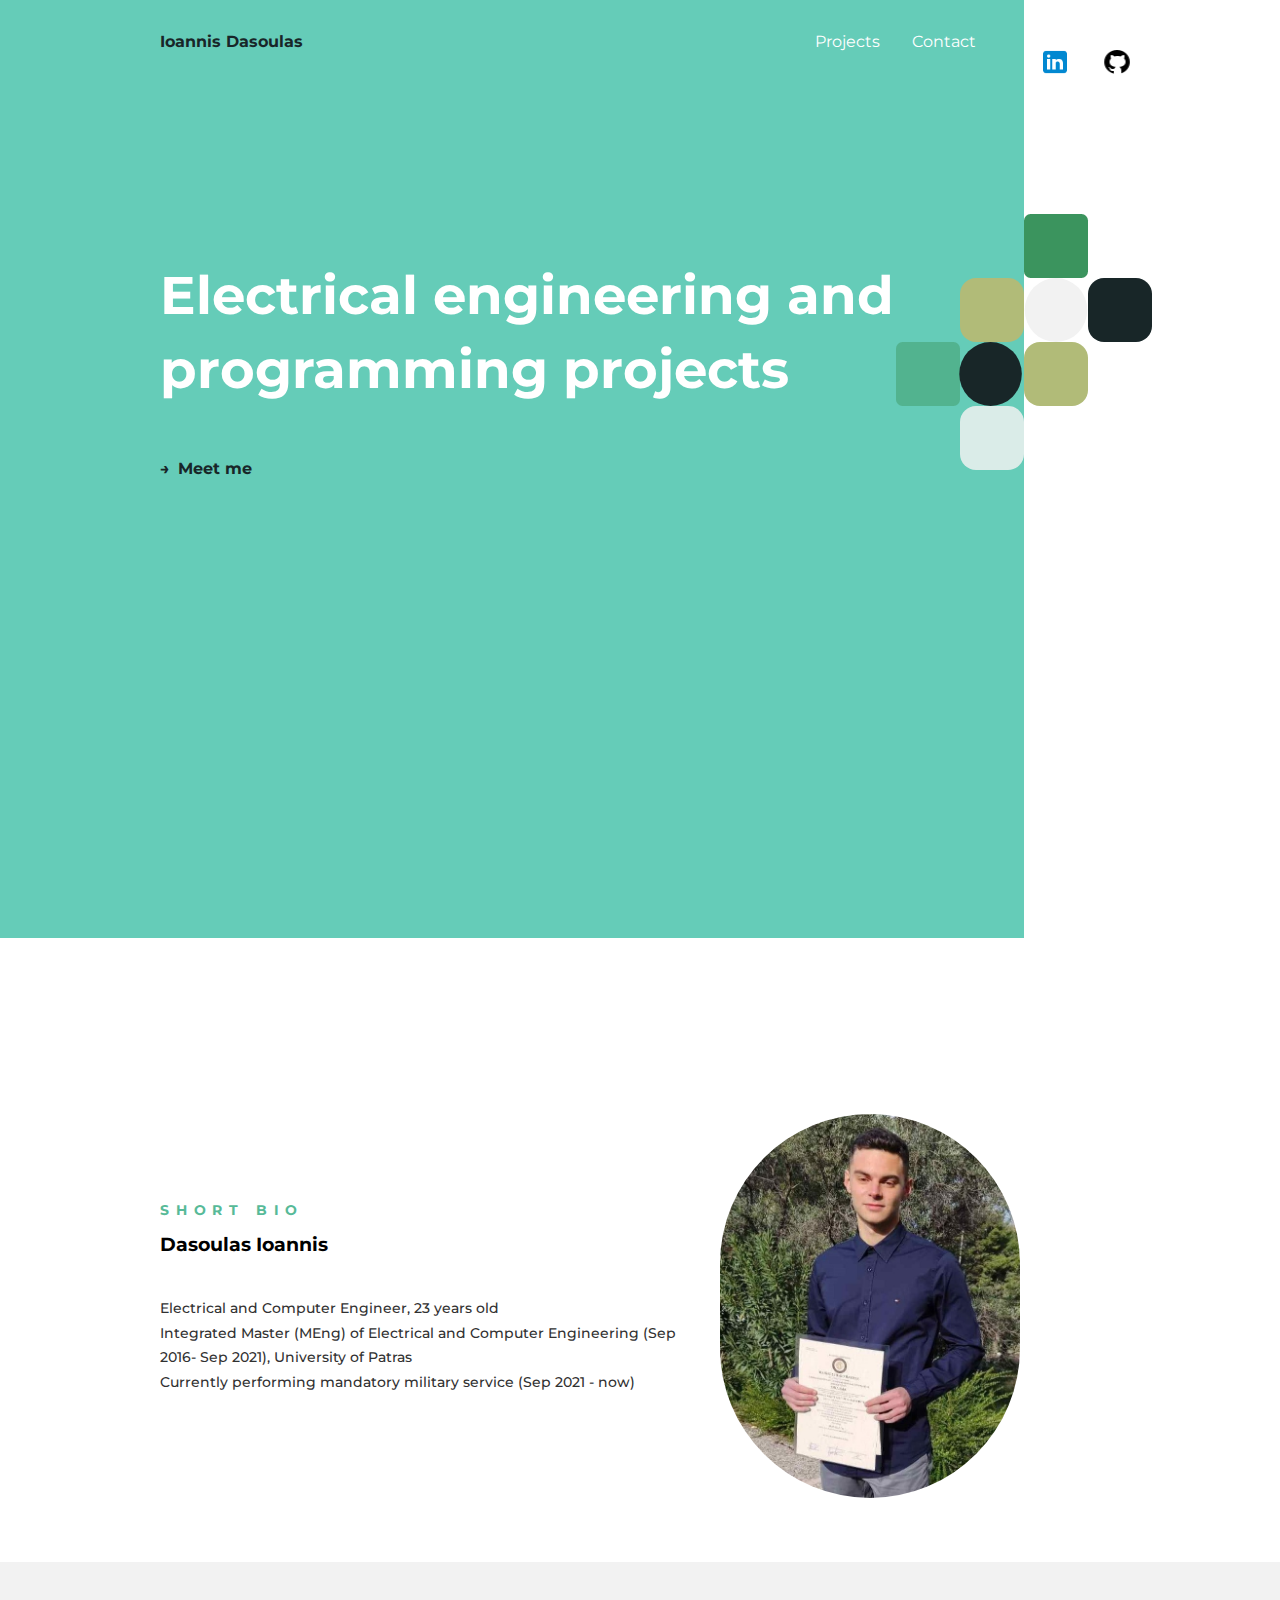
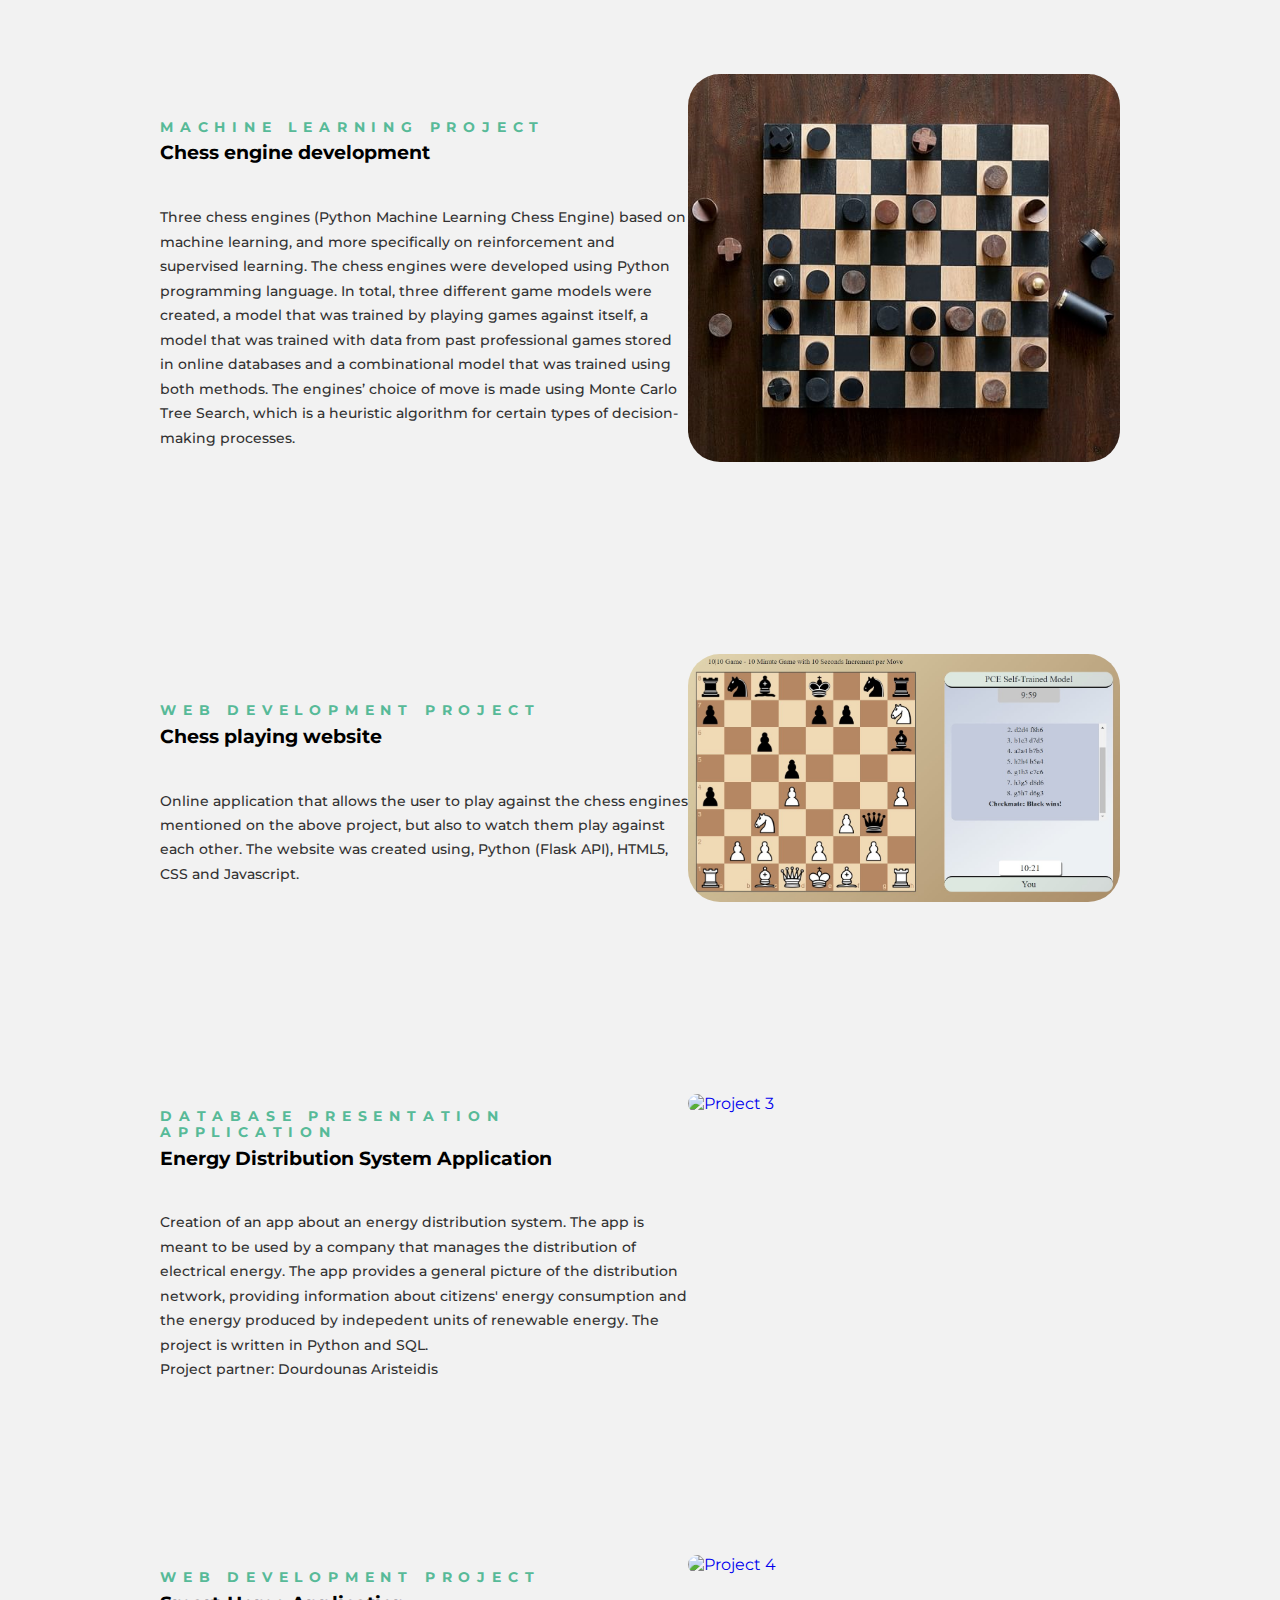
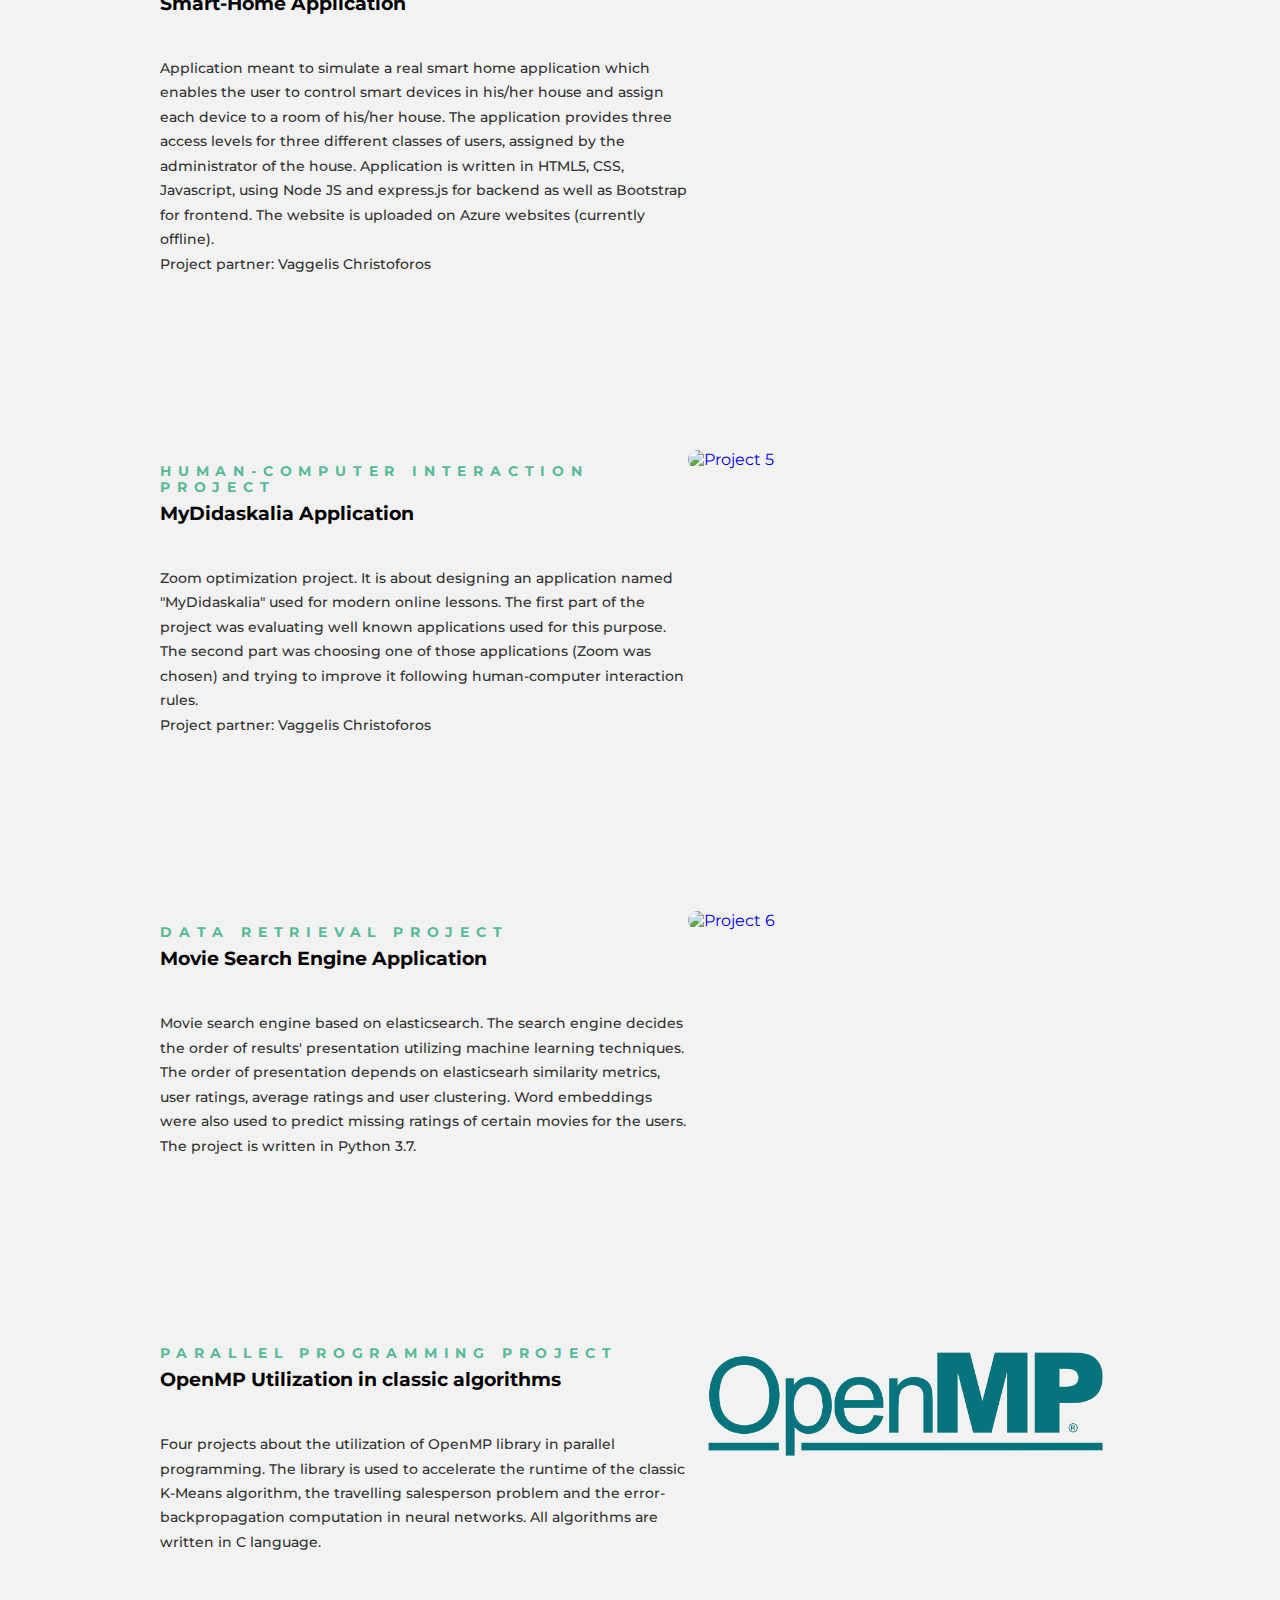
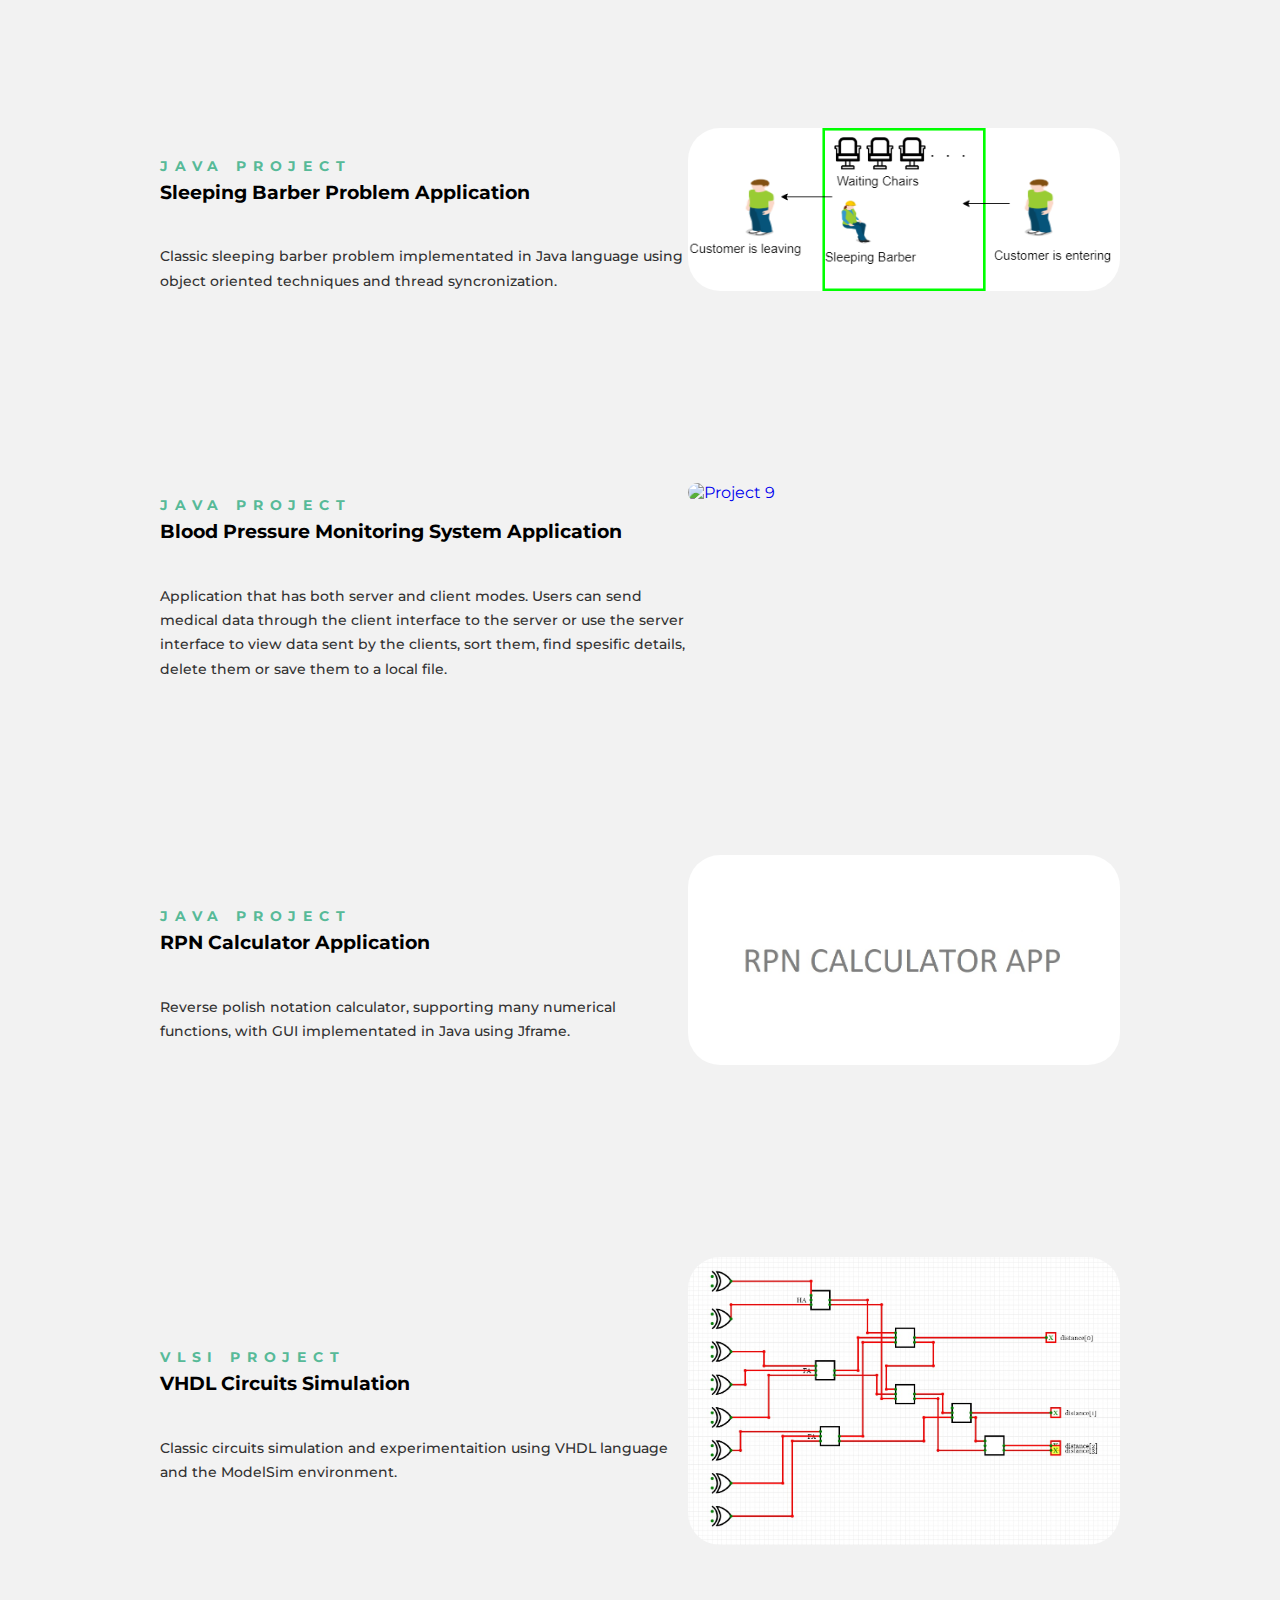
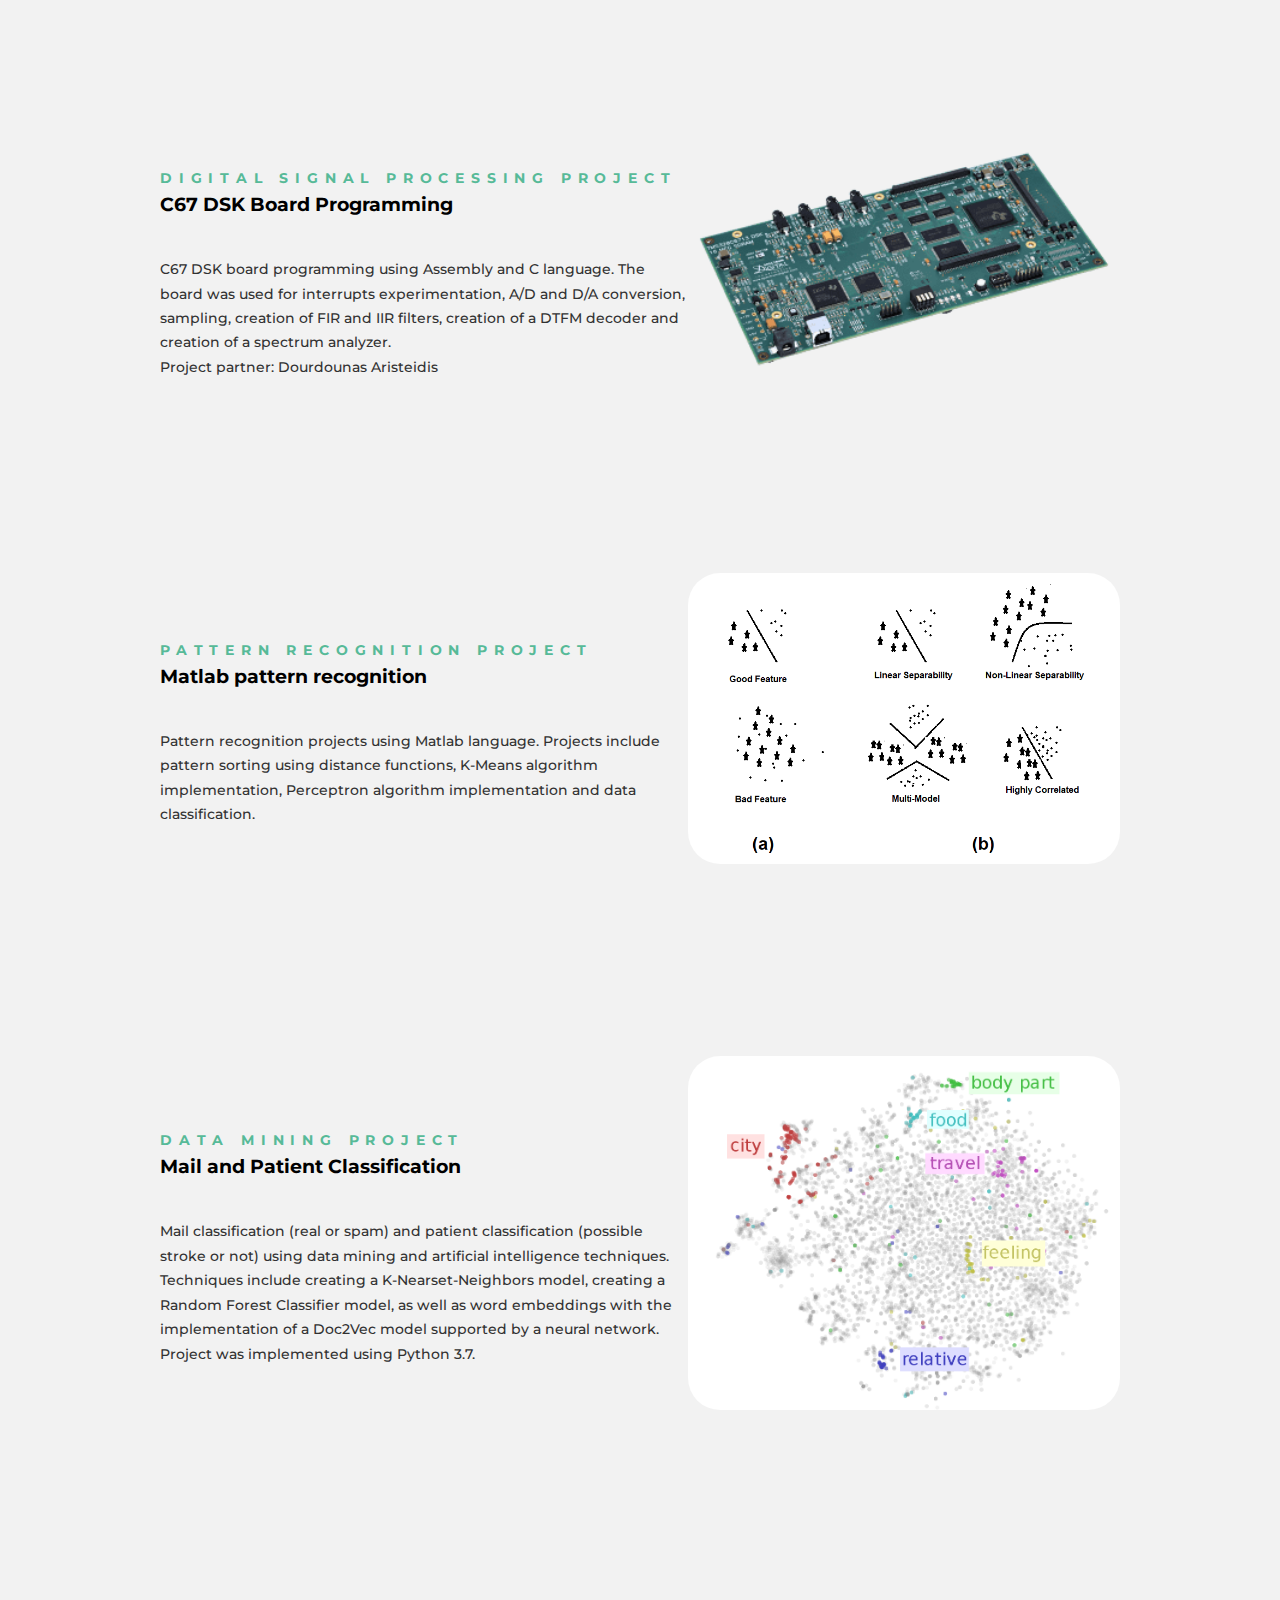
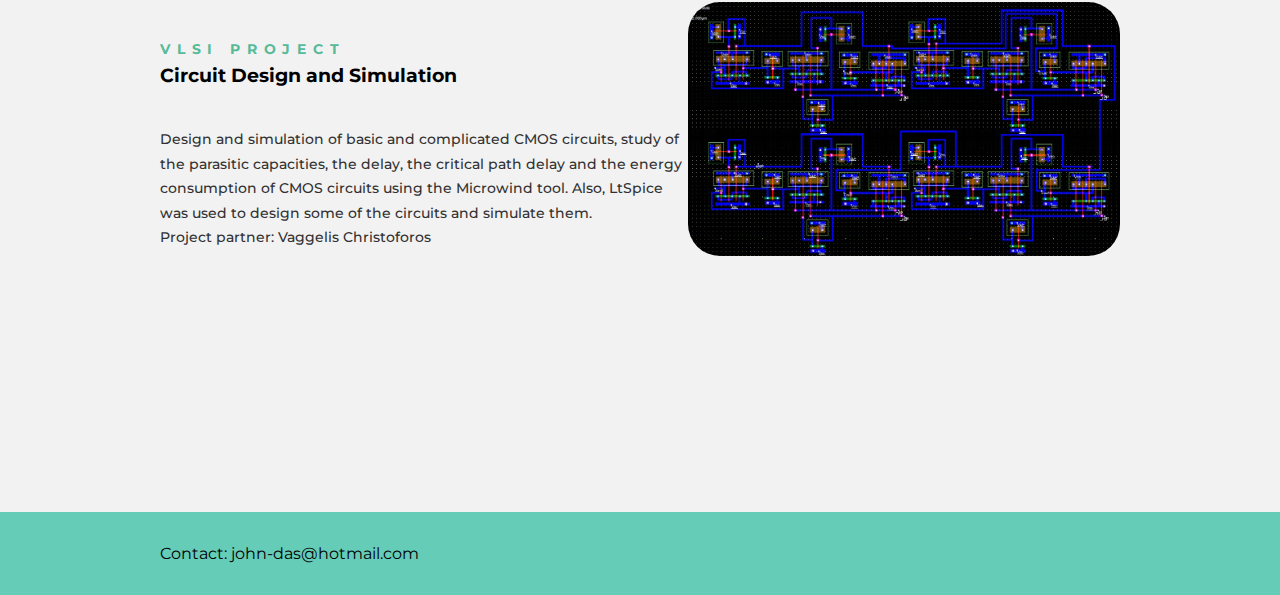
==== index.html @ 46c65094 "Add files via upload" ====
<!DOCTYPE html>
<html lang="en">
<head>
    <meta charset="UTF-8">
    <meta name="viewport" content="width=device-width, initial-scale=1.0">
    <title>Ioannis Dasoulas</title>
    <link rel="stylesheet" href="css/main.css">
</head>
<body>

    <div class="nav-container">
        <header>
            <a href="index.html" class="logo">Ioannis Dasoulas</a>

            <nav> 
                <ul>
                    <li><a href="#prtfl"> Projects</a></li>
                    <li><a href="#cntct"> Contact</a></li>
                </ul>
            </nav>
        </header>

        <div class="social-header">
            <ul>
                <li><a href="https://gr.linkedin.com/in/ioannis-dasoulas-065872225" target="_blank"><img src="images/linkedin.png" width="30" height="30" alt="linkedin"></a></li>
                <li><a href="https://github.com/TheRazorace" target="_blank"><img src="images/github.png" width="30" height="30" alt="github"></a></li>
            </ul>
        </div>
    </div>

    <div class="hero">
        <div class="content">
            <h1>Electrical engineering and programming projects</h1>
            <div class="meet">
                <span>&rarr;</span>
                <p><a href="#bio" style="color: #182628;">Meet me</a></p>
            </div>
        </div>

        <svg class="hero-design" width="352" height="352" viewBox="0 0 352 352" fill="none" xmlns="http://www.w3.org/2000/svg">
            <rect class="square-anim" data-name="rectangle-2" x="176" width="88" height="88" rx="9" fill="#3b945e"/>
            <rect class="square-anim" data-name="rectangle-10" x="264" y="88" width="88" height="88" rx="22" fill="#182628" fill-opacity="1"/>
            <rect class="square-anim" data-name="rectangle-3" x="176" y="176" width="88" height="88" rx="22" fill="#b1bb78"/>
            <rect class="square-anim" data-name="rectangle-5" x="88" y="88" width="88" height="88" rx="22" fill="#b1bb78"/>
            <rect class="square-anim" data-name="rectangle-3" x="88" y="264" width="88" height="88" rx="22" fill="#F2f2f2" fill-opacity="0.83"/>
            <rect class="square-anim" data-name="rectangle-9" y="176" width="88" height="88" rx="9" fill="#3b945e" fill-opacity="0.45"/>
            <ellipse class="square-anim" data-name="rectangle-7" cx="220" cy="132" rx="43" ry="44" fill="#f2f2f2"/>
            <ellipse class="square-anim" data-name="rectangle-4" cx="130" cy="220" rx="43" ry="44" fill="#182628"/>
          </svg>

    </div>

    <section class="featured" id="bio">
        <div class="left">
            <div class="inner transition2">
                <p class="subtitle">Short Bio</p>
                <a href="#" class="featured-title">Dasoulas Ioannis</a>
                <p class="featured-desc">Electrical and Computer Engineer, 23 years old
                <br> Integrated Master (MEng) of Electrical and Computer Engineering (Sep 2016- Sep 2021), University of Patras
                <br> Currently performing mandatory military service (Sep 2021 - now) </p>
                
                
            </div>
        </div>

        <img class="right transition2" src="images/das5.jpg" alt="Featured Project">

    </section>
    
    <section class="portfolio" id="prtfl">

        <div class="portfolio-container transition3">
            <div class="portfolio-left">
                <div class="inner">
                    <p class="subtitle">Machine learning project</p>

                    <a href="https://github.com/TheRazorace/Python-Chess-Engine" target="_blank"><p class="featured-title">Chess engine development</p></a>
                    <p class="featured-desc">Three chess engines (Python Machine Learning Chess Engine) based
                        on machine learning, and more specifically on reinforcement and supervised learning. The chess engines were 
                        developed using Python programming language. In total, three different game models 
                        were created, a model that was trained by playing games against itself, a model that 
                        was trained with data from past professional games stored in online databases and a 
                        combinational model that was trained using both methods. The engines’ choice of 
                        move is made using Monte Carlo Tree Search, which is a heuristic algorithm for certain 
                        types of decision-making processes.</p>
                </div>
            </div>
            <a href="https://github.com/TheRazorace/Python-Chess-Engine" target="_blank"><img src="images/project1.jpg" alt="Project 1"></a>
        </div>

        <div class="portfolio-container transition3">
            <div class="portfolio-left">
                <div class="inner">
                    <p class="subtitle">Web development project</p>

                    <a href="https://github.com/TheRazorace/Python-Chess-Engine" target="_blank"><p class="featured-title">Chess playing website</p></a>
                    <p class="featured-desc">Online application that allows the user to play against the chess engines
                         mentioned on the above project, but also to watch them play against each other. The website was
                         created using, Python (Flask API), HTML5, CSS and Javascript.</p>
                </div>
            </div>
            <a href="https://github.com/TheRazorace/Python-Chess-Engine" target="_blank"><img src="images/project2.jpg" alt="Project 2"></a>
        </div>

        <div class="portfolio-container transition3">
            <div class="portfolio-left">
                <div class="inner">
                    <p class="subtitle">Database presentation application</p>

                    <a href="https://github.com/TheRazorace/DB_Project" target="_blank"><p class="featured-title">Energy Distribution System Application</p></a>
                    <p class="featured-desc">Creation of an app about an energy distribution system. The app
                         is meant to be used by a company that manages the distribution of electrical energy.
                          The app provides a general picture of the distribution network, providing information about citizens'
                           energy consumption and the energy produced by indepedent units of renewable energy.
                           The project is written in Python and SQL. <br> Project partner: Dourdounas Aristeidis </p>
                </div>
            </div>
            <a href="https://github.com/TheRazorace/DB_Project" target="_blank"><img src="images/project3.jpg" alt="Project 3"></a>
        </div>

        <div class="portfolio-container transition3">
            <div class="portfolio-left">
                <div class="inner">
                    <p class="subtitle">Web development project</p>

                    <a href="https://github.com/TheRazorace/Web-Development/blob/main/Smarthome%20Project.md" target="_blank"><p class="featured-title">Smart-Home Application</p></a>
                    <p class="featured-desc">Application meant to simulate a real smart home application which enables the user to control smart
                         devices in his/her house and assign each device to a room of his/her house.
                         The application provides three access levels for three different classes of users, assigned by the administrator of the house.
                        Application is written in HTML5, CSS, Javascript, using Node JS and express.js for backend as well as Bootstrap for frontend.
                        The website is uploaded on Azure websites (currently offline). <br> Project partner: Vaggelis Christoforos</p>
                </div>
            </div>
            <a href="https://github.com/TheRazorace/Web-Development/blob/main/Smarthome%20Project.md" target="_blank"><img src="images/project4.jpg" alt="Project 4"></a>
        </div>

        <div class="portfolio-container transition3">
            <div class="portfolio-left">
                <div class="inner">
                    <p class="subtitle">Human-Computer interaction project</p>

                    <a href="https://github.com/TheRazorace/MyDidaskalia" target="_blank"><p class="featured-title">MyDidaskalia Application</p></a>
                    <p class="featured-desc">Zoom optimization project. It is about designing an application named "MyDidaskalia" used for modern online
                         lessons. The first part of the project was evaluating well known applications used for this purpose. The second part was
                          choosing one of those applications (Zoom was chosen) and trying to improve it following human-computer interaction rules.
                           <br> Project partner: Vaggelis Christoforos</p>
                </div>
            </div>
            <a href="https://github.com/TheRazorace/MyDidaskalia" target="_blank"><img src="images/project5.jpg" alt="Project 5"></a>
        </div>

        <div class="portfolio-container transition3">
            <div class="portfolio-left">
                <div class="inner">
                    <p class="subtitle">Data retrieval project</p>

                    <a href="https://github.com/TheRazorace/Python-Projects/tree/master/Data%20Retrieval%20Project%20Code" target="_blank"><p class="featured-title">Movie Search Engine Application</p></a>
                    <p class="featured-desc">Movie search engine based on elasticsearch. The search engine decides the order of results' presentation
                         utilizing machine learning techniques. The order of presentation depends on elasticsearh similarity metrics, user ratings,
                          average ratings and user clustering. Word embeddings were also used to predict missing ratings of certain movies for the users.
                           The project is written in Python 3.7.</p>
                </div>
            </div>
            <a href="https://github.com/TheRazorace/Python-Projects/tree/master/Data%20Retrieval%20Project%20Code" target="_blank"><img src="images/project6.jpg" alt="Project 6"></a>
        </div>

        <div class="portfolio-container transition3">
            <div class="portfolio-left">
                <div class="inner">
                    <p class="subtitle">Parallel programming project</p>

                    <a href="https://github.com/TheRazorace/C-Projects/tree/master/Parallel%20programming" target="_blank"><p class="featured-title">OpenMP Utilization in classic algorithms</p></a>
                    <p class="featured-desc">Four projects about the utilization of OpenMP library in parallel programming. The library is used to 
                        accelerate the runtime of the classic K-Means algorithm, the travelling salesperson problem and the error-backpropagation
                         computation in neural networks. All algorithms are written in C language.</p>
                </div>
            </div>
            <a href="https://github.com/TheRazorace/C-Projects/tree/master/Parallel%20programming" target="_blank"><img src="images/project7.jpg" alt="Project 7"></a>
        </div>

        <div class="portfolio-container transition3">
            <div class="portfolio-left">
                <div class="inner">
                    <p class="subtitle">Java project</p>

                    <a href="https://github.com/TheRazorace/Java-Projects/tree/master/Sleeping%20Barber%20Application" target="_blank"><p class="featured-title">Sleeping Barber Problem Application</p></a>
                    <p class="featured-desc">Classic sleeping barber problem implementated in Java language using object oriented techniques and thread syncronization.</p>
                </div>
            </div>
            <a href="https://github.com/TheRazorace/Java-Projects/tree/master/Sleeping%20Barber%20Application" target="_blank"><img src="images/project8.jpg" alt="Project 8"></a>
        </div>

        <div class="portfolio-container transition3">
            <div class="portfolio-left">
                <div class="inner">
                    <p class="subtitle">Java project</p>

                    <a href="https://github.com/TheRazorace/Java-Projects/tree/master/Blood%20Pressure%20Monitoring%20System" target="_blank"><p class="featured-title">Blood Pressure Monitoring System Application</p></a>
                    <p class="featured-desc">Application that has both server and client modes. Users can send medical data through the client interface
                         to the server or use the server interface to view data sent by the clients, sort them, find spesific details, delete them or save
                          them to a local file.</p>
                </div>
            </div>
            <a href="https://github.com/TheRazorace/Java-Projects/tree/master/Blood%20Pressure%20Monitoring%20System" target="_blank"><img src="images/project9.jpg" alt="Project 9"></a>
        </div>

        <div class="portfolio-container transition3">
            <div class="portfolio-left">
                <div class="inner">
                    <p class="subtitle">Java project</p>

                    <a href="https://github.com/TheRazorace/Java-Projects/tree/master/Calculator%20GUI" target="_blank"><p class="featured-title">RPN Calculator Application</p></a>
                    <p class="featured-desc">Reverse polish notation calculator, supporting many numerical functions, with GUI implementated in Java using Jframe.</p>
                </div>
            </div>
            <a href="https://github.com/TheRazorace/Java-Projects/tree/master/Calculator%20GUI" target="_blank"><img src="images/project10.jpg" alt="Project 10"></a>
        </div>

        <div class="portfolio-container transition3">
            <div class="portfolio-left">
                <div class="inner">
                    <p class="subtitle">VLSI project</p>

                    <a href="https://github.com/TheRazorace/VLSI-II-" target="_blank"><p class="featured-title">VHDL Circuits Simulation</p></a>
                    <p class="featured-desc">Classic circuits simulation and experimentaition using VHDL language and the ModelSim environment.</p>
                </div>
            </div>
            <a href="https://github.com/TheRazorace/VLSI-II-" target="_blank"><img src="images/project11.jpg" alt="Project 11"></a>
        </div>

        <div class="portfolio-container transition3">
            <div class="portfolio-left">
                <div class="inner">
                    <p class="subtitle">Digital Signal Processing project</p>

                    <a href="https://github.com/TheRazorace/C-Projects/tree/master/Digital%20Signal%20Processing%20Exercises" target="_blank"><p class="featured-title">C67 DSK Board Programming</p></a>
                    <p class="featured-desc">C67 DSK board programming using Assembly and C language. The board was used for interrupts experimentation,
                         A/D and D/A conversion, sampling, creation of FIR and IIR filters, creation of a DTFM decoder and creation of a spectrum analyzer.
                         <br>
                        Project partner: Dourdounas Aristeidis</p>
                </div>
            </div>
            <a href="https://github.com/TheRazorace/C-Projects/tree/master/Digital%20Signal%20Processing%20Exercises" target="_blank"><img src="images/project12.jpg" alt="Project 12"></a>
        </div>

        <div class="portfolio-container transition3">
            <div class="portfolio-left">
                <div class="inner">
                    <p class="subtitle">Pattern Recognition project</p>

                    <a href="https://github.com/TheRazorace/Matlab-Projects/upload/main/Pattern%20Recognition" target="_blank"><p class="featured-title">Matlab pattern recognition</p></a>
                    <p class="featured-desc">Pattern recognition projects using Matlab language. Projects include pattern sorting using distance functions,
                         K-Means algorithm implementation, Perceptron algorithm implementation and data classification.</p>
                </div>
            </div>
            <a href="https://github.com/TheRazorace/Matlab-Projects/upload/main/Pattern%20Recognition" target="_blank"><img src="images/project13.jpg" alt="Project 13"></a>
        </div>
        
        <div class="portfolio-container transition3">
            <div class="portfolio-left">
                <div class="inner">
                    <p class="subtitle">Data Mining project</p>

                    <a href="https://github.com/TheRazorace/Python-Projects/tree/master/DM%20Project" target="_blank"><p class="featured-title">Mail and Patient Classification </p></a>
                    <p class="featured-desc">Mail classification (real or spam) and patient classification (possible stroke or not) using data mining and
                         artificial intelligence techniques. Techniques include creating a K-Nearset-Neighbors model, creating a Random Forest Classifier
                          model, as well as word embeddings with the implementation of a Doc2Vec model supported by a neural network. Project was implemented
                           using Python 3.7.</p>
                </div>
            </div>
            <a href="https://github.com/TheRazorace/Python-Projects/tree/master/DM%20Project" target="_blank"><img src="images/project14.jpg" alt="Project 14"></a>
        </div>

        <div class="portfolio-container transition3">
            <div class="portfolio-left">
                <div class="inner">
                    <p class="subtitle">VLSI project</p>

                    <a href="https://github.com/TheRazorace/VLSI-I-" target="_blank"><p class="featured-title">Circuit Design and Simulation </p></a>
                    <p class="featured-desc">Design and simulation of basic and complicated CMOS circuits, study of the parasitic capacities, the delay,
                         the critical path delay and the energy consumption of CMOS circuits using the Microwind tool. Also, LtSpice was used to design
                          some of the circuits and simulate them.
                        <br>
                        Project partner: Vaggelis Christoforos</p>
                </div>
            </div>
            <a href="https://github.com/TheRazorace/VLSI-I-" target="_blank"><img src="images/project15.jpg" alt="Project 15"></a>
        </div>
        

    </section>

    <div class="nav-container nav-container2 transition4" id="cntct">

        <header>
            <nav> 
                <ul>
                    <li>Contact: <a href="mailto:john-das@hotmail.com">john-das@hotmail.com</li></a>
                </ul>
            </nav>

    </div>

    <script src="https://cdnjs.cloudflare.com/ajax/libs/gsap/3.5.1/gsap.min.js" integrity="sha512-IQLehpLoVS4fNzl7IfH8Iowfm5+RiMGtHykgZJl9AWMgqx0AmJ6cRWcB+GaGVtIsnC4voMfm8f2vwtY+6oPjpQ==" crossorigin="anonymous"></script>
    <script src="https://s3-us-west-2.amazonaws.com/s.cdpn.io/16327/ScrollTrigger.min.js"></script>

    <script>
        gsap.registerPlugin(ScrollTrigger);
        var tl = gsap.timeline();

        tl.from('.content', {
            y: '-30%',
            opacity: 0,
            duration: 2,
            ease: Power4.easeOut
        })
        tl.from('.hero-design', {
            opacity: 0, y: 50, ease: Power4.easeOut, duration: 1
        }, "-=2")

        gsap.from(".square-anim", {
            stagger: .2,
            scale: 0.1,
            duration: 1,
            ease: Back.easeOut.config(1.7)
        })

        gsap.from(".transition3", {
            scrollTrigger: {
                trigger: ".transition3",
                start: "top center"
            },
            y: 50,
            opacity: 0,
            duration: 2.8,
            stagger: .6
        })

        gsap.from(".transition4", {
            scrollTrigger: {
                trigger: ".transition4",
                start: "top bottom"
            },
            y: 50,
            opacity: 0,
            duration: 0.7,
            stagger: .6
        });
    </script>

</body>
</html>
---- css/main.css ----
@import url("https://fonts.googleapis.com/css2?family=Montserrat:wght@300&display=swap");
body {
  height: 100vh;
  margin: 0;
  font-family: 'Montserrat';
}

ul {
  list-style-type: none;
  margin: 0;
  padding: 0;
}

a {
  text-decoration: none;
}

img {
  width: 100%;
}

.nav-container {
  background: #65ccb8;
}

.nav-container a {
  color: white;
}

header {
  display: -webkit-box;
  display: -ms-flexbox;
  display: flex;
  -webkit-box-pack: justify;
      -ms-flex-pack: justify;
          justify-content: space-between;
  padding: 2em;
}

header .logo {
  color: #182628;
  font-weight: bold;
}

header ul {
  display: -webkit-box;
  display: -ms-flexbox;
  display: flex;
}

header ul a {
  display: block;
  padding: 0 1em;
}

.nav-container2 a {
  display: inline;
  color: black;
  padding: 0;
}

.social-header, .hero-design {
  display: none;
}

.hero {
  background: #65ccb8;
  color: white;
  display: -ms-grid;
  display: grid;
  text-align: center;
  padding: 4em;
}

.meet {
  display: -webkit-box;
  display: -ms-flexbox;
  display: flex;
  margin: 0 auto;
  width: 100px;
  font-weight: bold;
  color: #182628;
}

.meet span {
  margin-top: 1em;
  margin-right: 0.5em;
}

.scroll {
  width: 30px;
  margin-top: 2em;
}

section {
  padding: 4em 2em;
  text-align: center;
}

.featured {
  position: relative;
}

.subtitle {
  text-transform: uppercase;
  font-weight: bold;
  color: #57ba98;
  letter-spacing: .5em;
  font-size: .85em;
}

.featured-title {
  color: black;
  font-weight: bold;
  font-size: 1.2em;
  margin-top: -.4em;
  display: bold;
}

.featured-desc {
  color: #313131;
  margin-top: 3em;
  font-size: .85em;
  line-height: 1.8em;
  font-weight: 500;
}

.portfolio {
  background: #F2F2F2;
}

.portfolio-container a img {
  border-radius: 2em;
  margin-bottom: 2em;
}

.social-header ul li {
  padding: 15px;
}

.portfolio-container {
  margin-bottom: 10em;
}

.featured img {
  border-radius: 300px;
  width: 300px;
}

@media only screen and (min-width: 800px) {
  .featured, .portfolio {
    text-align: left;
  }
  .featured, .portfolio-container {
    display: -ms-grid;
    display: grid;
    -ms-grid-columns: 55% auto;
        grid-template-columns: 55% auto;
  }
  .left, .portfolio-left {
    display: -ms-grid;
    display: grid;
    place-content: center;
  }
  .right {
    margin-left: 2em;
    margin-top: 1em;
  }
  .portfolio {
    padding-top: 7em;
  }
  .portfolio-container img {
    margin-left: 2em;
  }
}

@media only screen and (min-width: 1100px) {
  .hero {
    height: 90vh;
  }
  .nav-container {
    display: -ms-grid;
    display: grid;
    -ms-grid-columns: 80% auto;
        grid-template-columns: 80% auto;
    background: unset;
  }
  .nav-container header {
    background: #65ccb8;
  }
  .nav-container2 {
    -ms-grid-columns: 100% auto;
        grid-template-columns: 100% auto;
  }
  header {
    padding: 2em 2em 2em 4em;
  }
  .social-header {
    padding: 2em 4em 2em 0;
  }
  section {
    padding: 4em;
  }
  .social-header {
    display: block;
  }
  .social-header ul {
    display: -webkit-box;
    display: -ms-flexbox;
    display: flex;
    -webkit-box-pack: justify;
        -ms-flex-pack: justify;
            justify-content: space-between;
    width: 7em;
    float: right;
  }
  .social-header ul img {
    width: 32px;
  }
  .hero {
    display: -ms-grid;
    display: grid;
    -ms-grid-columns: 80% auto;
        grid-template-columns: 80% auto;
    background: unset;
    padding: 0;
  }
  .hero .content {
    background: #65ccb8;
    padding: 6em 8em 6em 4em;
    text-align: left;
  }
  .hero .content h1 {
    font-size: 3.3em;
    line-height: 1.4em;
  }
  .meet {
    margin: unset;
  }
  .hero-design {
    display: unset;
    margin-left: -50%;
    margin-top: 15%;
    width: 100%;
  }
  .portfolio img {
    float: right;
    max-width: 500px;
  }
}

@media only screen and (min-width: 1250px) {
  header {
    padding: 2em 2em 2em 10em;
  }
  .social-header {
    padding: 2em 10em 2em 0;
  }
  section {
    padding: 10em 10em 4em 10em;
  }
  .hero .content {
    padding: 6em 8em 6em 10em;
  }
}

@media only screen and (min-width: 1550px) {
  header {
    padding: 2em 2em 2em 20em;
  }
  .social-header {
    padding: 2em 20em 2em 0;
  }
  section {
    padding: 6em 20em 4em 20em;
  }
  .hero .content {
    padding: 9em 20em 6em 20em;
  }
}
/*# sourceMappingURL=main.css.map */
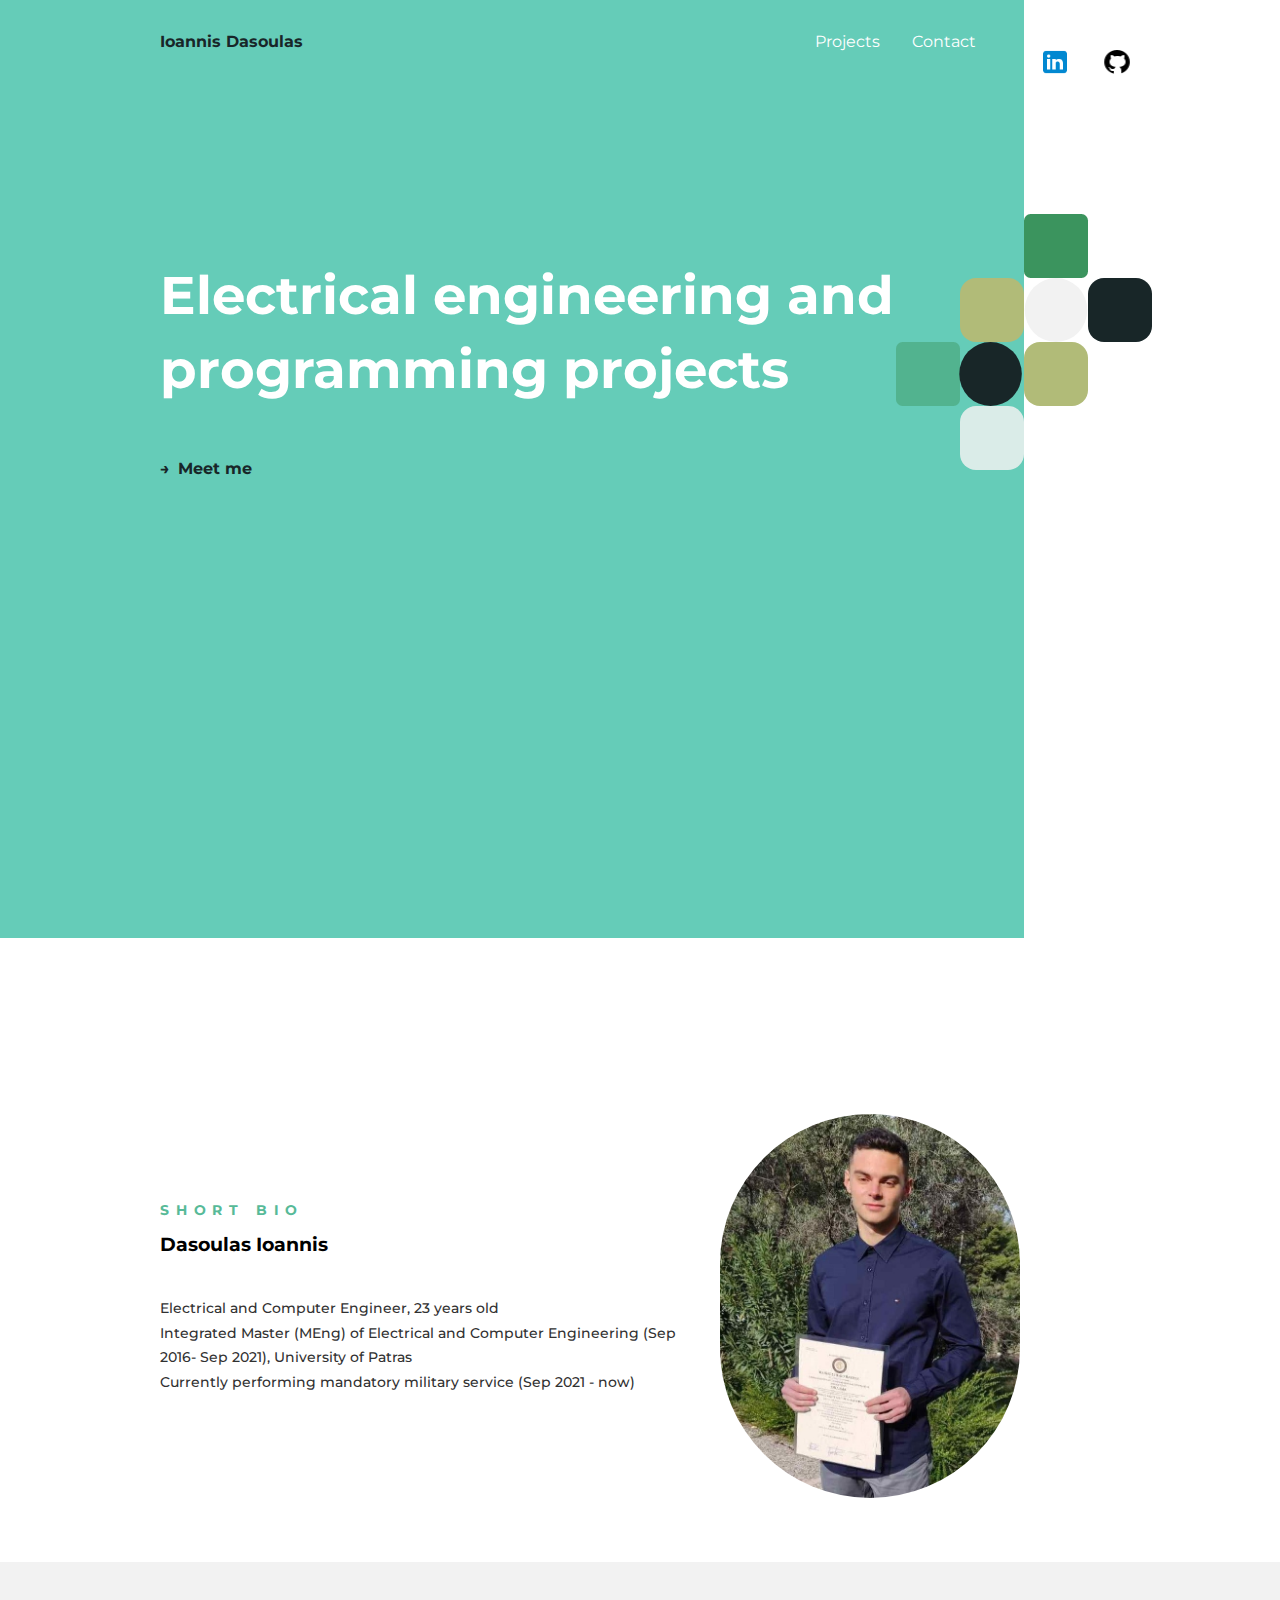
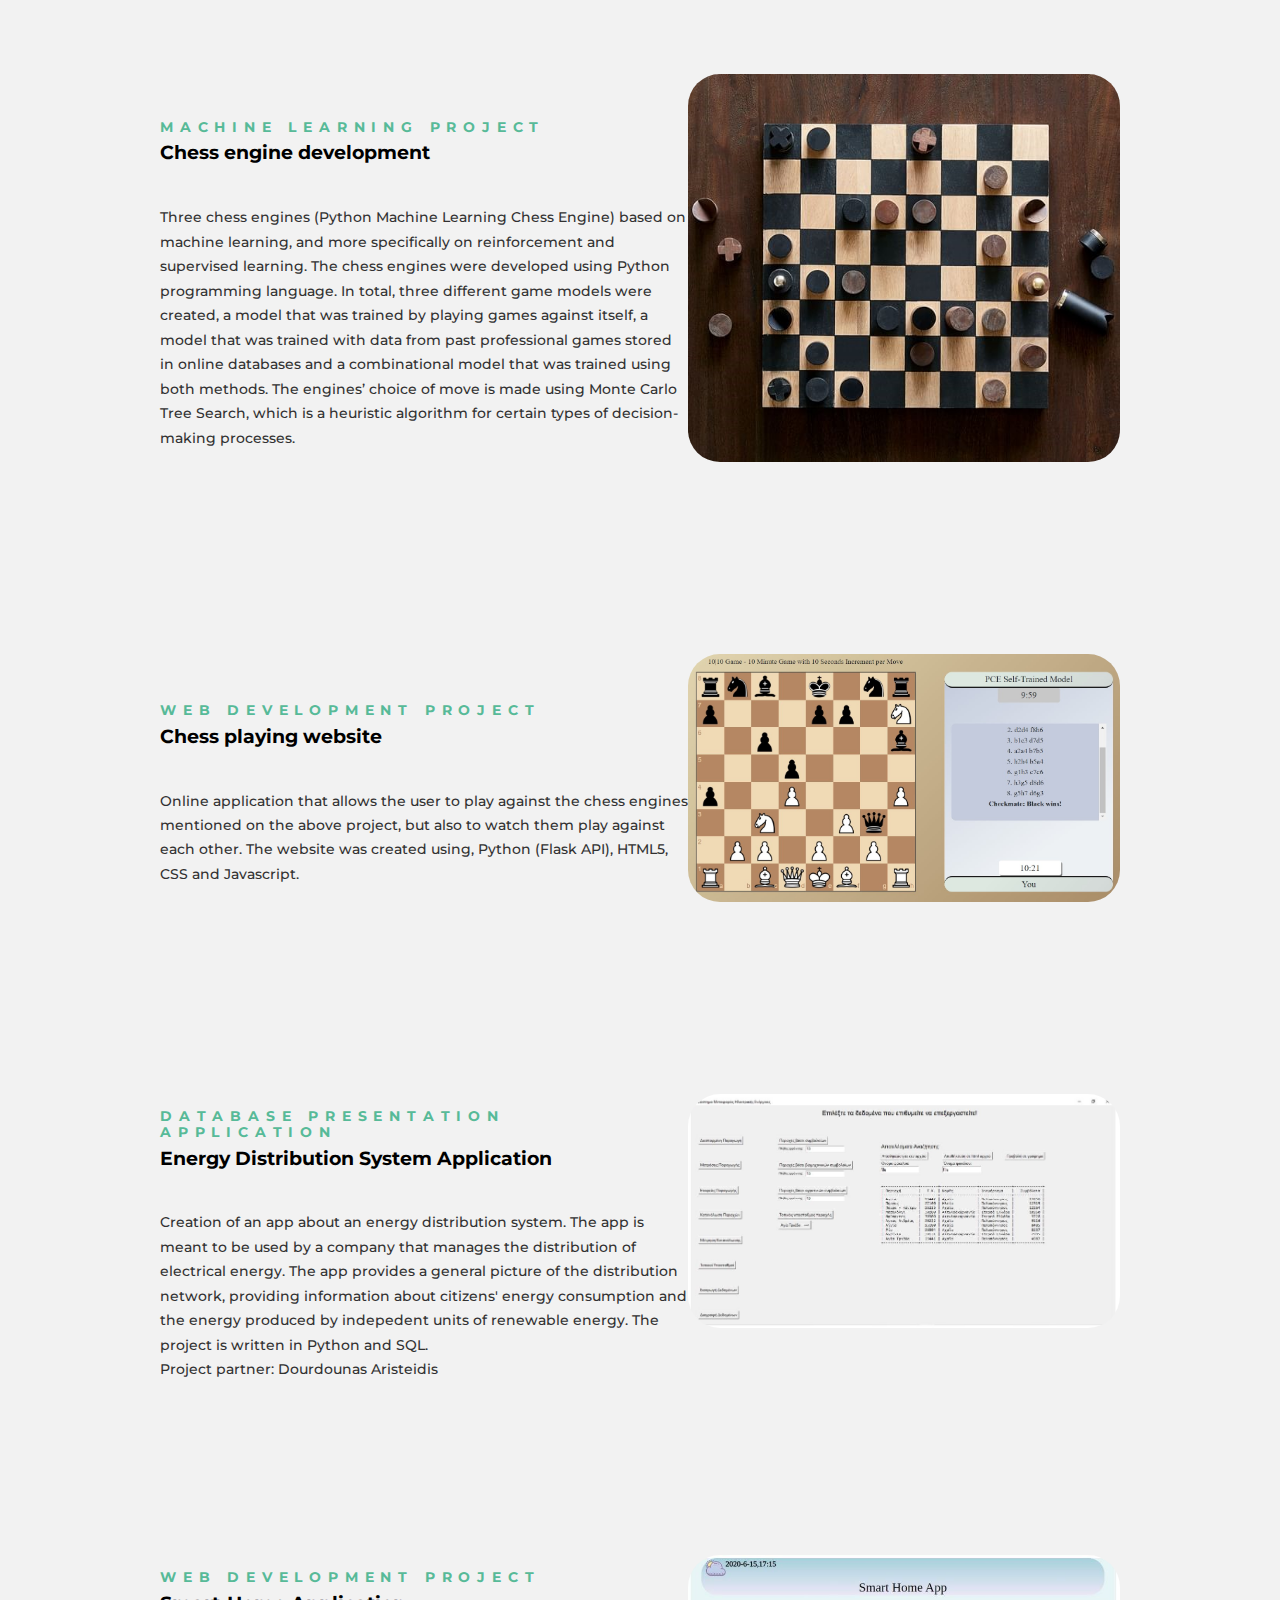
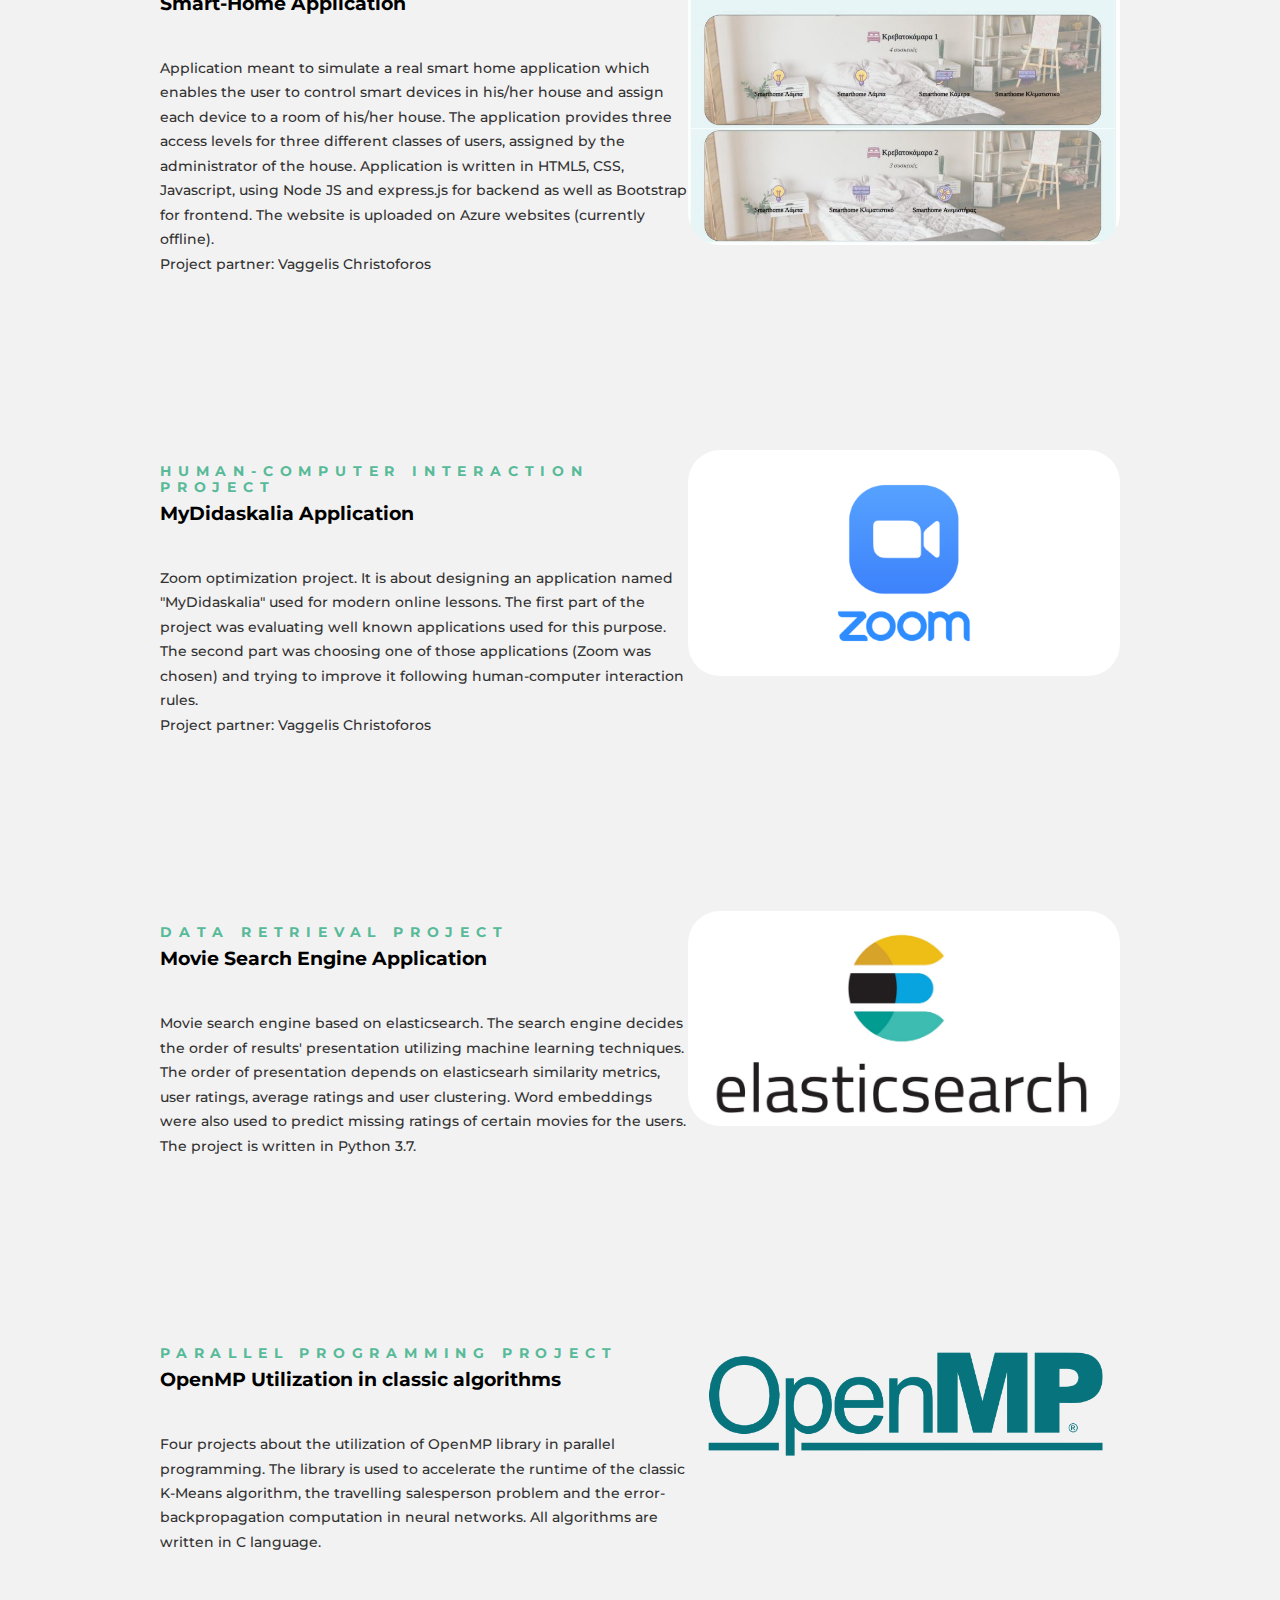
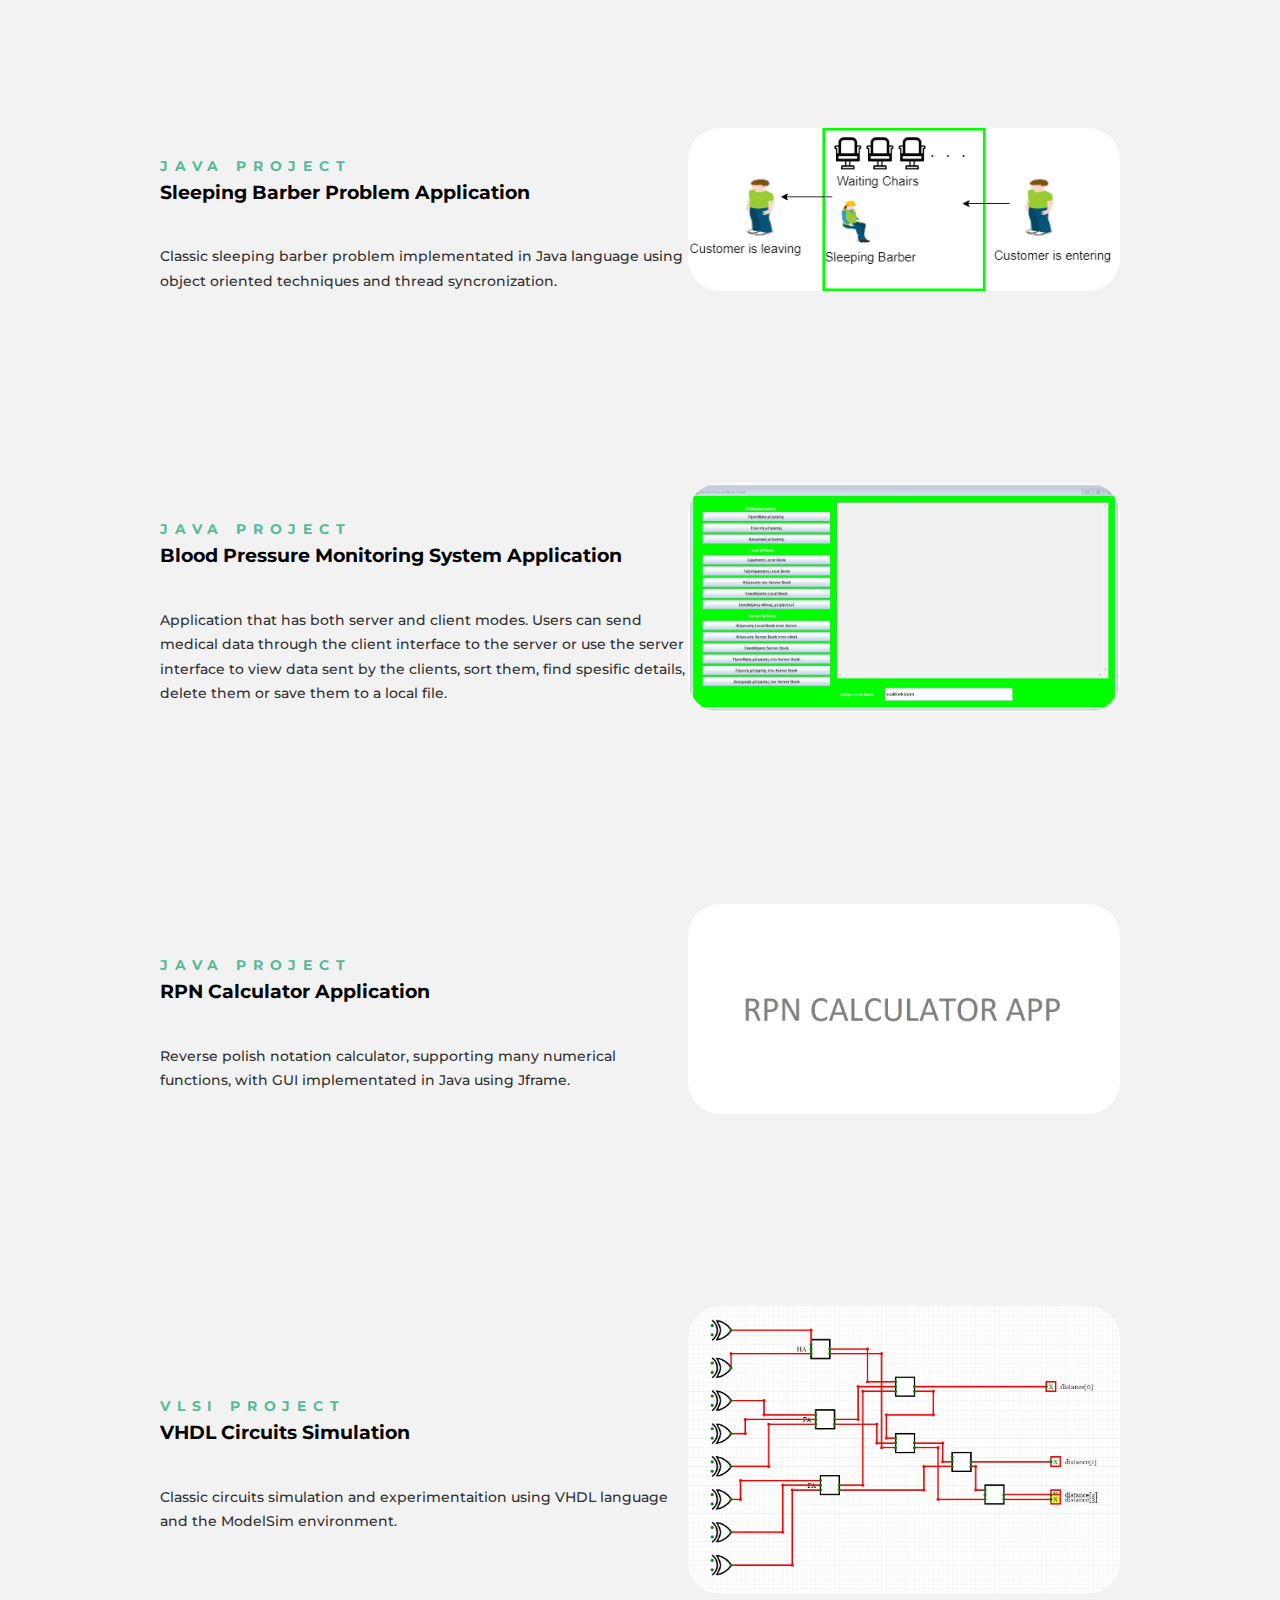
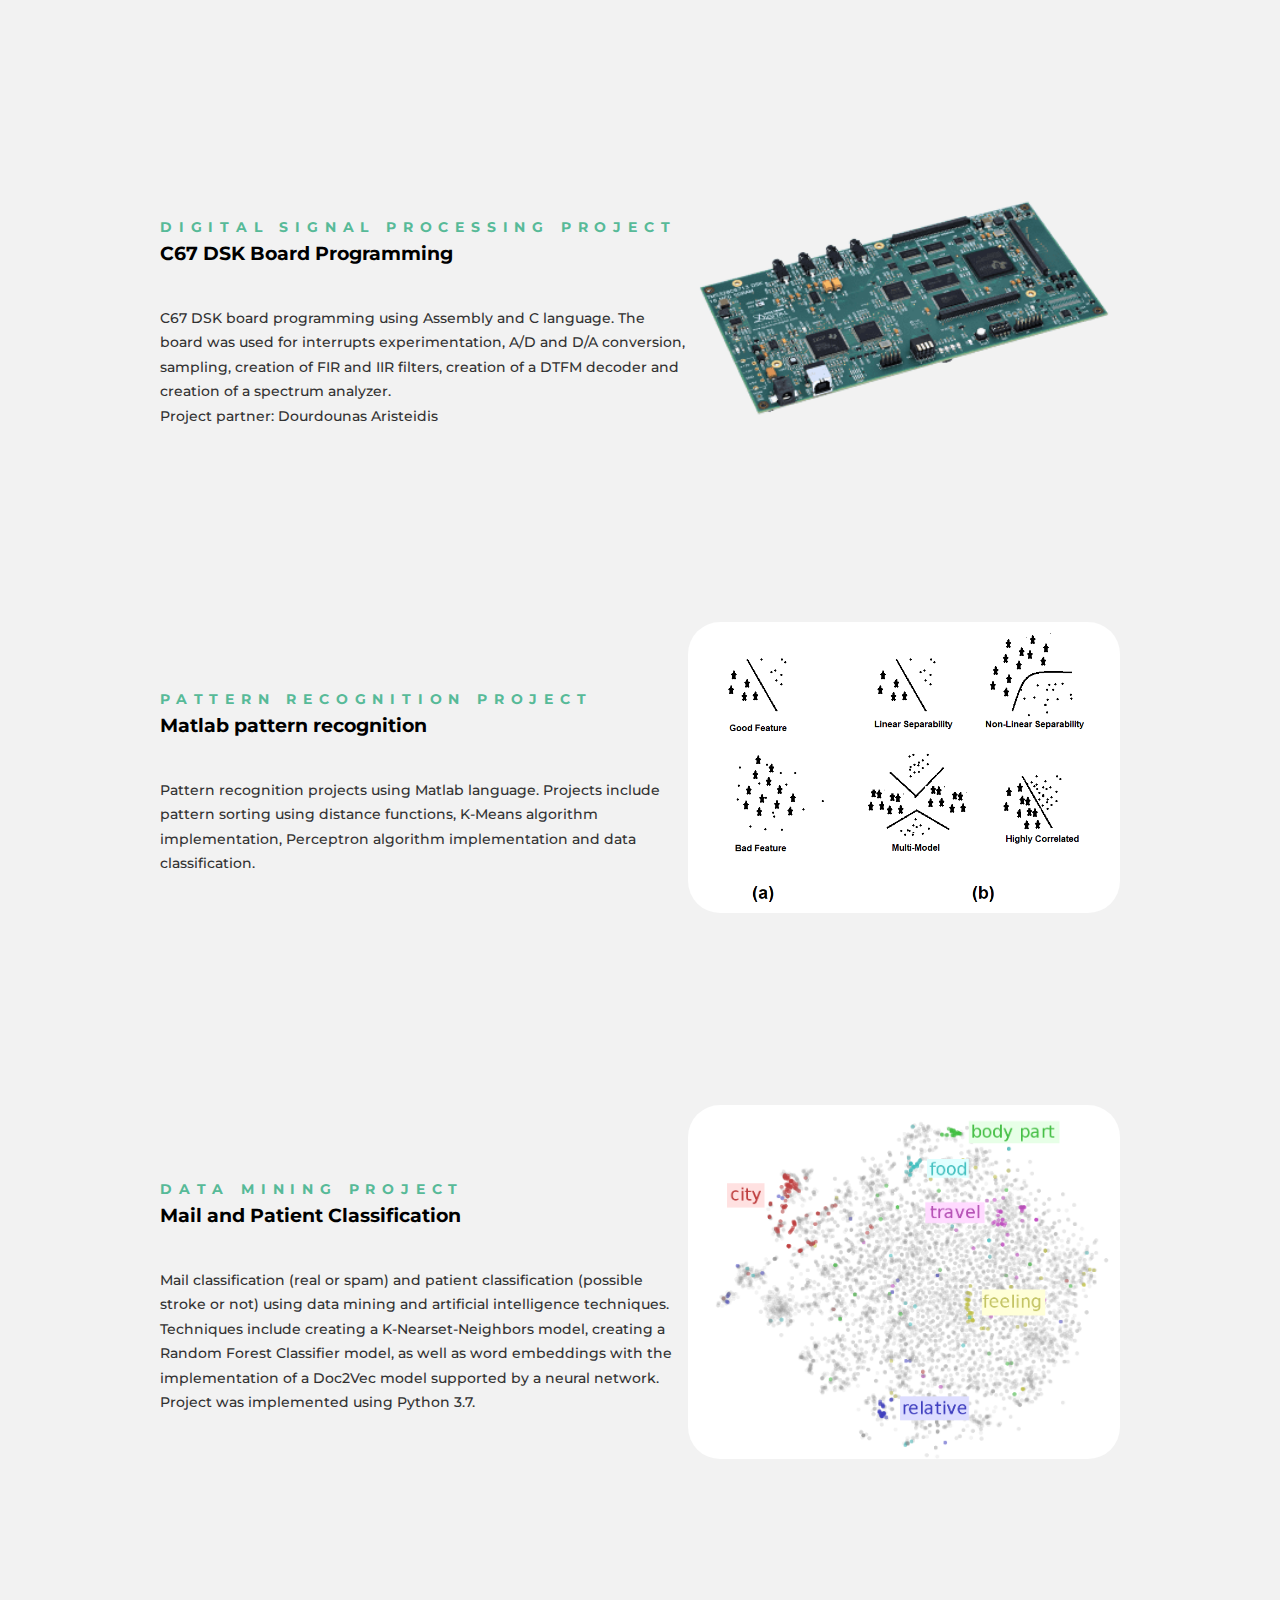
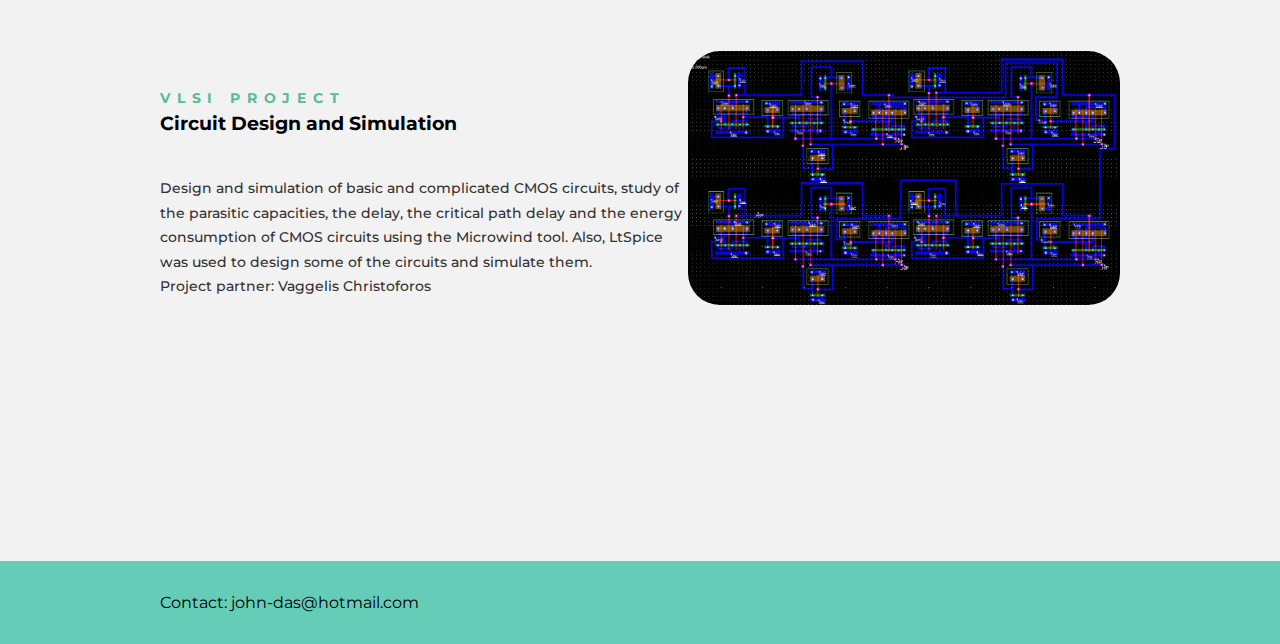
==== commit 4f3d44ba: "Add files via upload" ====
--- a/index.html
+++ b/index.html
@@ -115,7 +115,7 @@
                            The project is written in Python and SQL. <br> Project partner: Dourdounas Aristeidis </p>
                 </div>
             </div>
-            <a href="https://github.com/TheRazorace/DB_Project" target="_blank"><img src="images/project3.jpg" alt="Project 3"></a>
+            <a href="https://github.com/TheRazorace/DB_Project" target="_blank"><img src="images/project3.JPG" alt="Project 3"></a>
         </div>
 
         <div class="portfolio-container transition3">
@@ -131,7 +131,7 @@
                         The website is uploaded on Azure websites (currently offline). <br> Project partner: Vaggelis Christoforos</p>
                 </div>
             </div>
-            <a href="https://github.com/TheRazorace/Web-Development/blob/main/Smarthome%20Project.md" target="_blank"><img src="images/project4.jpg" alt="Project 4"></a>
+            <a href="https://github.com/TheRazorace/Web-Development/blob/main/Smarthome%20Project.md" target="_blank"><img src="images/project4.JPG" alt="Project 4"></a>
         </div>
 
         <div class="portfolio-container transition3">
@@ -146,7 +146,7 @@
                            <br> Project partner: Vaggelis Christoforos</p>
                 </div>
             </div>
-            <a href="https://github.com/TheRazorace/MyDidaskalia" target="_blank"><img src="images/project5.jpg" alt="Project 5"></a>
+            <a href="https://github.com/TheRazorace/MyDidaskalia" target="_blank"><img src="images/project5.JPG" alt="Project 5"></a>
         </div>
 
         <div class="portfolio-container transition3">
@@ -161,7 +161,7 @@
                            The project is written in Python 3.7.</p>
                 </div>
             </div>
-            <a href="https://github.com/TheRazorace/Python-Projects/tree/master/Data%20Retrieval%20Project%20Code" target="_blank"><img src="images/project6.jpg" alt="Project 6"></a>
+            <a href="https://github.com/TheRazorace/Python-Projects/tree/master/Data%20Retrieval%20Project%20Code" target="_blank"><img src="images/project6.JPG" alt="Project 6"></a>
         </div>
 
         <div class="portfolio-container transition3">
@@ -201,7 +201,7 @@
                           them to a local file.</p>
                 </div>
             </div>
-            <a href="https://github.com/TheRazorace/Java-Projects/tree/master/Blood%20Pressure%20Monitoring%20System" target="_blank"><img src="images/project9.jpg" alt="Project 9"></a>
+            <a href="https://github.com/TheRazorace/Java-Projects/tree/master/Blood%20Pressure%20Monitoring%20System" target="_blank"><img src="images/project9.JPG" alt="Project 9"></a>
         </div>
 
         <div class="portfolio-container transition3">
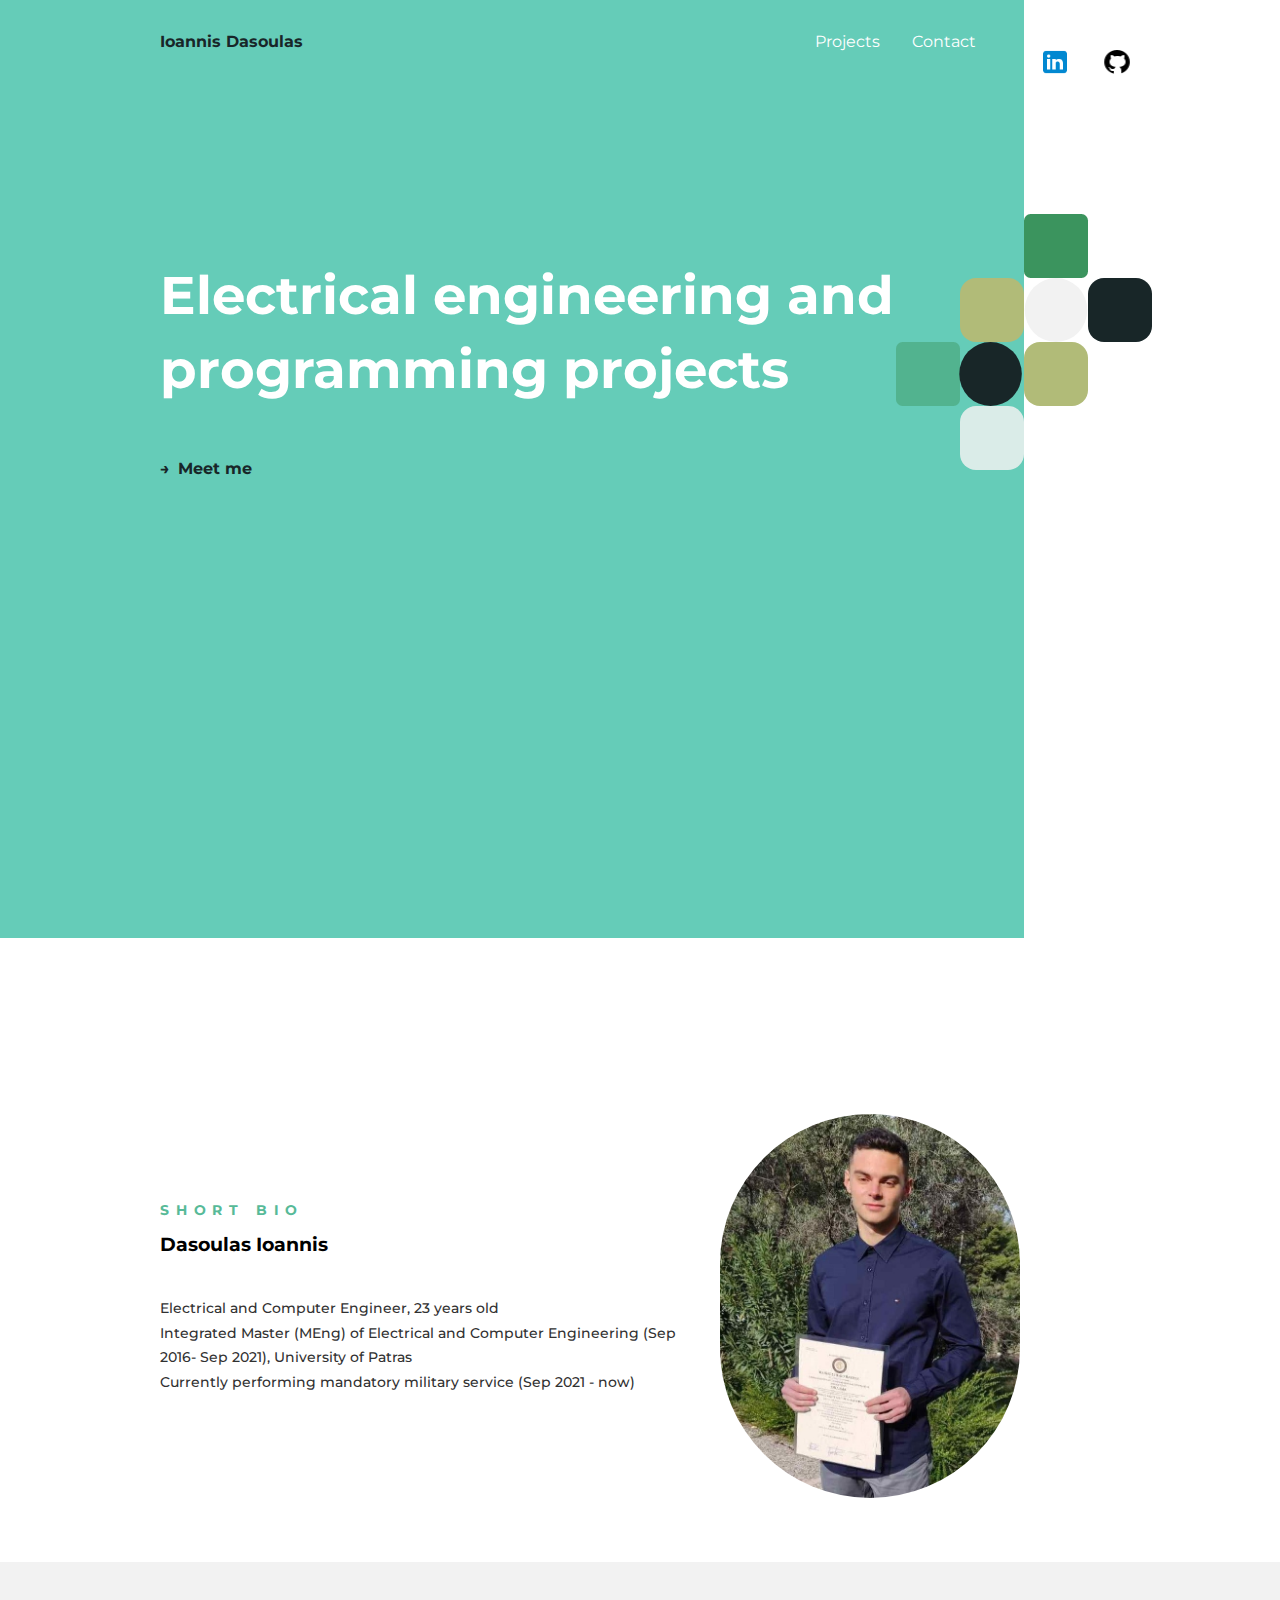
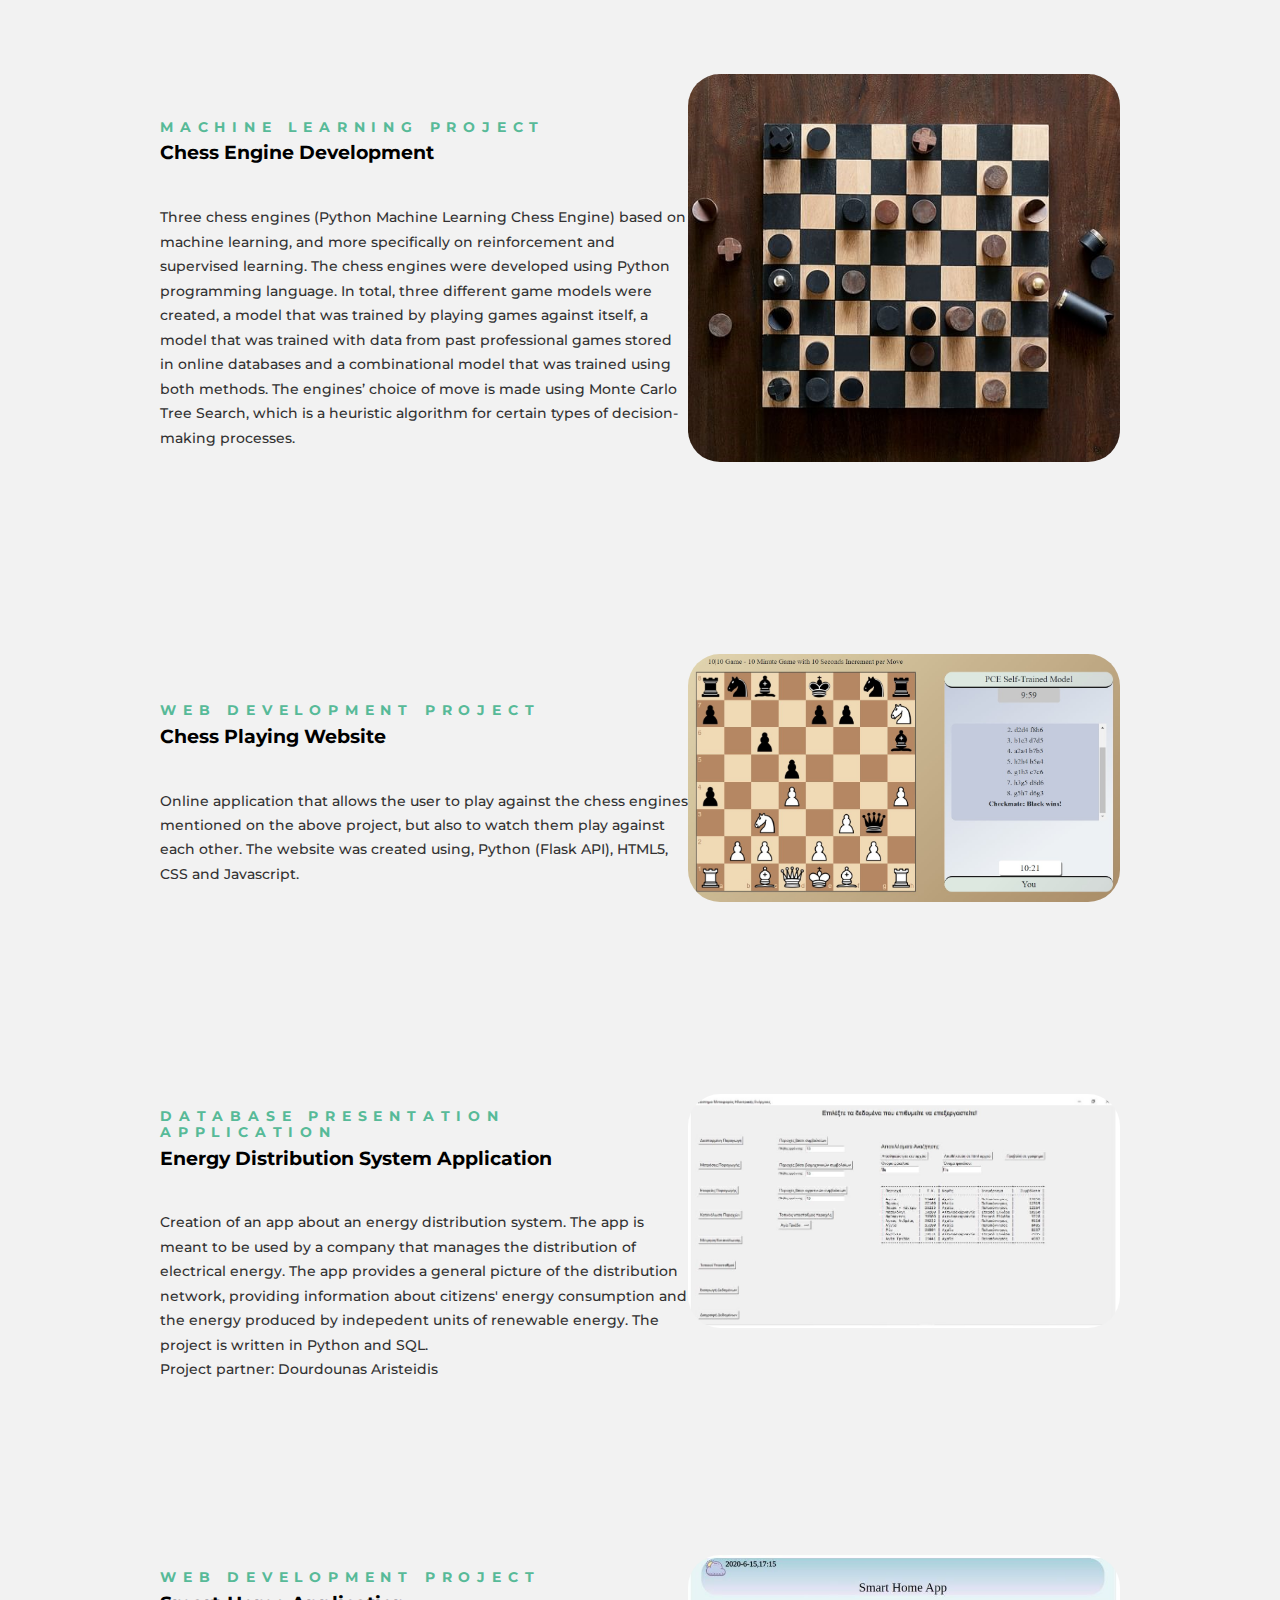
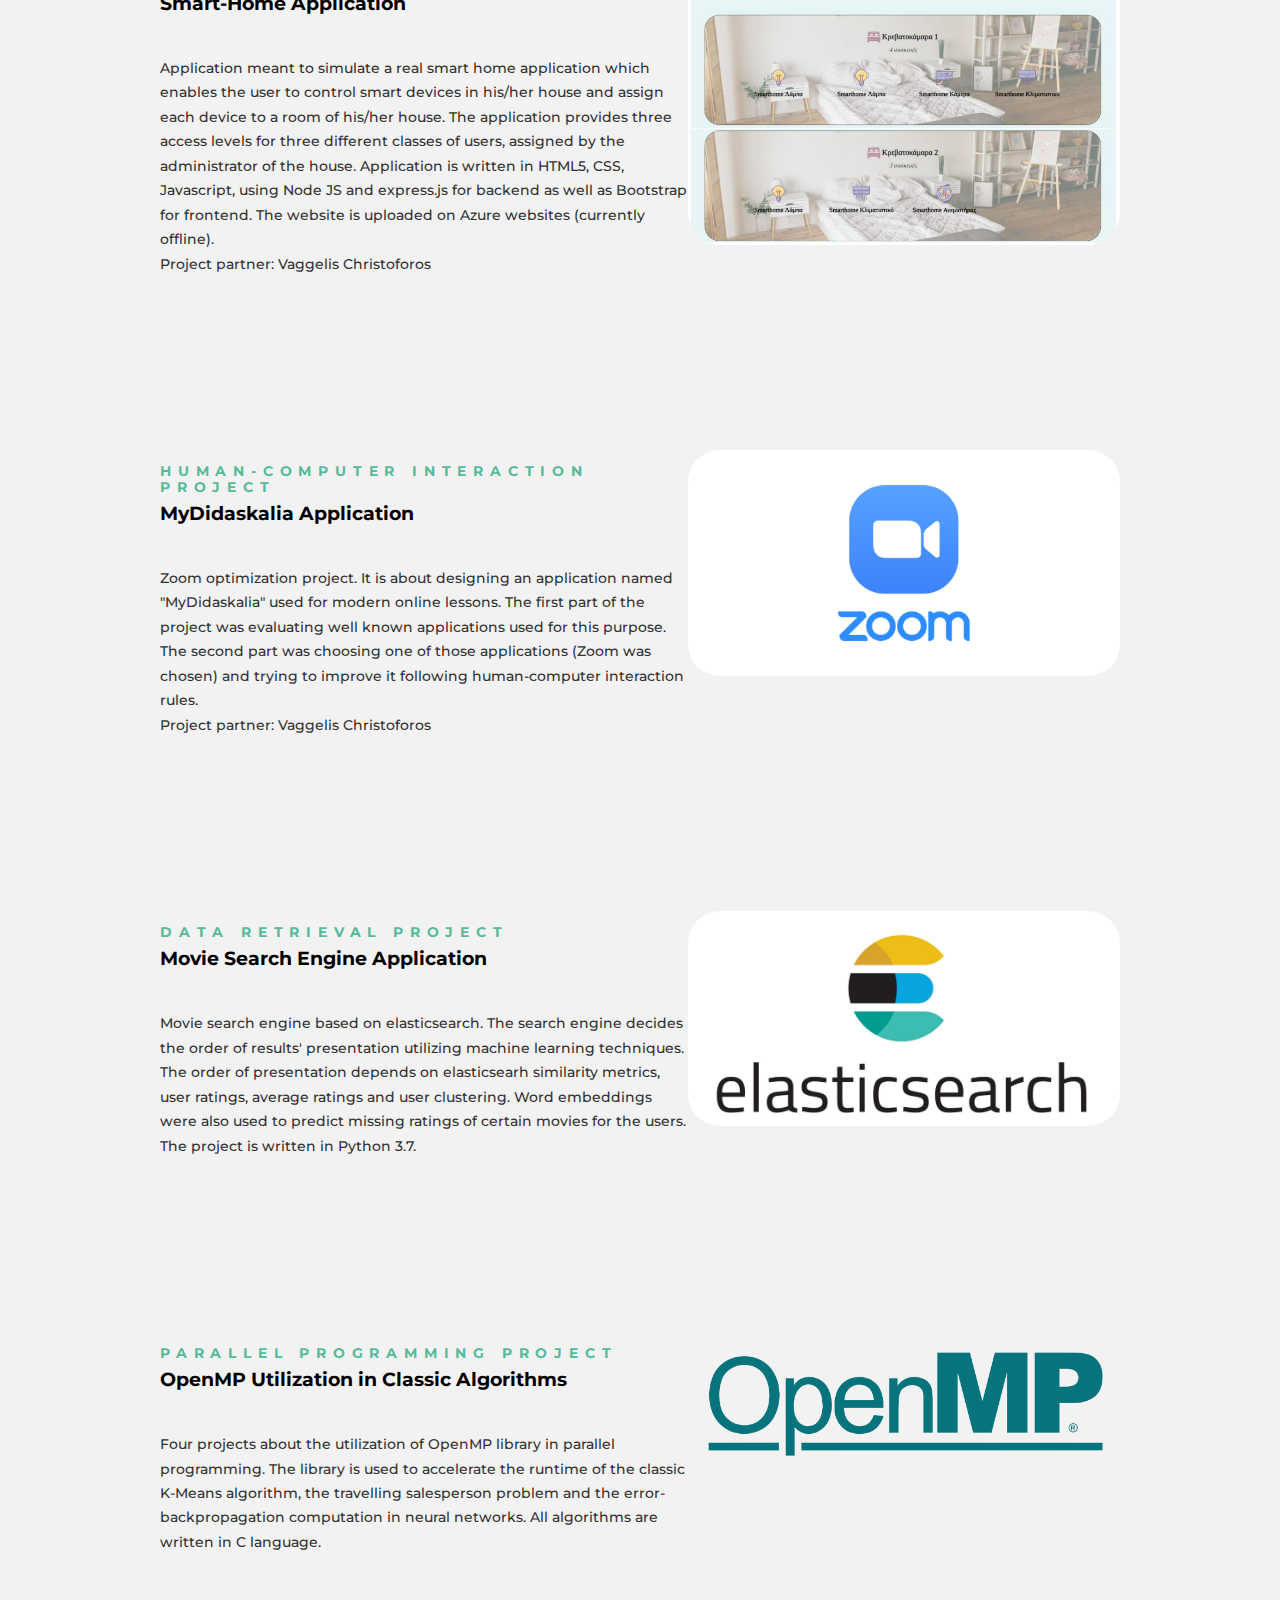
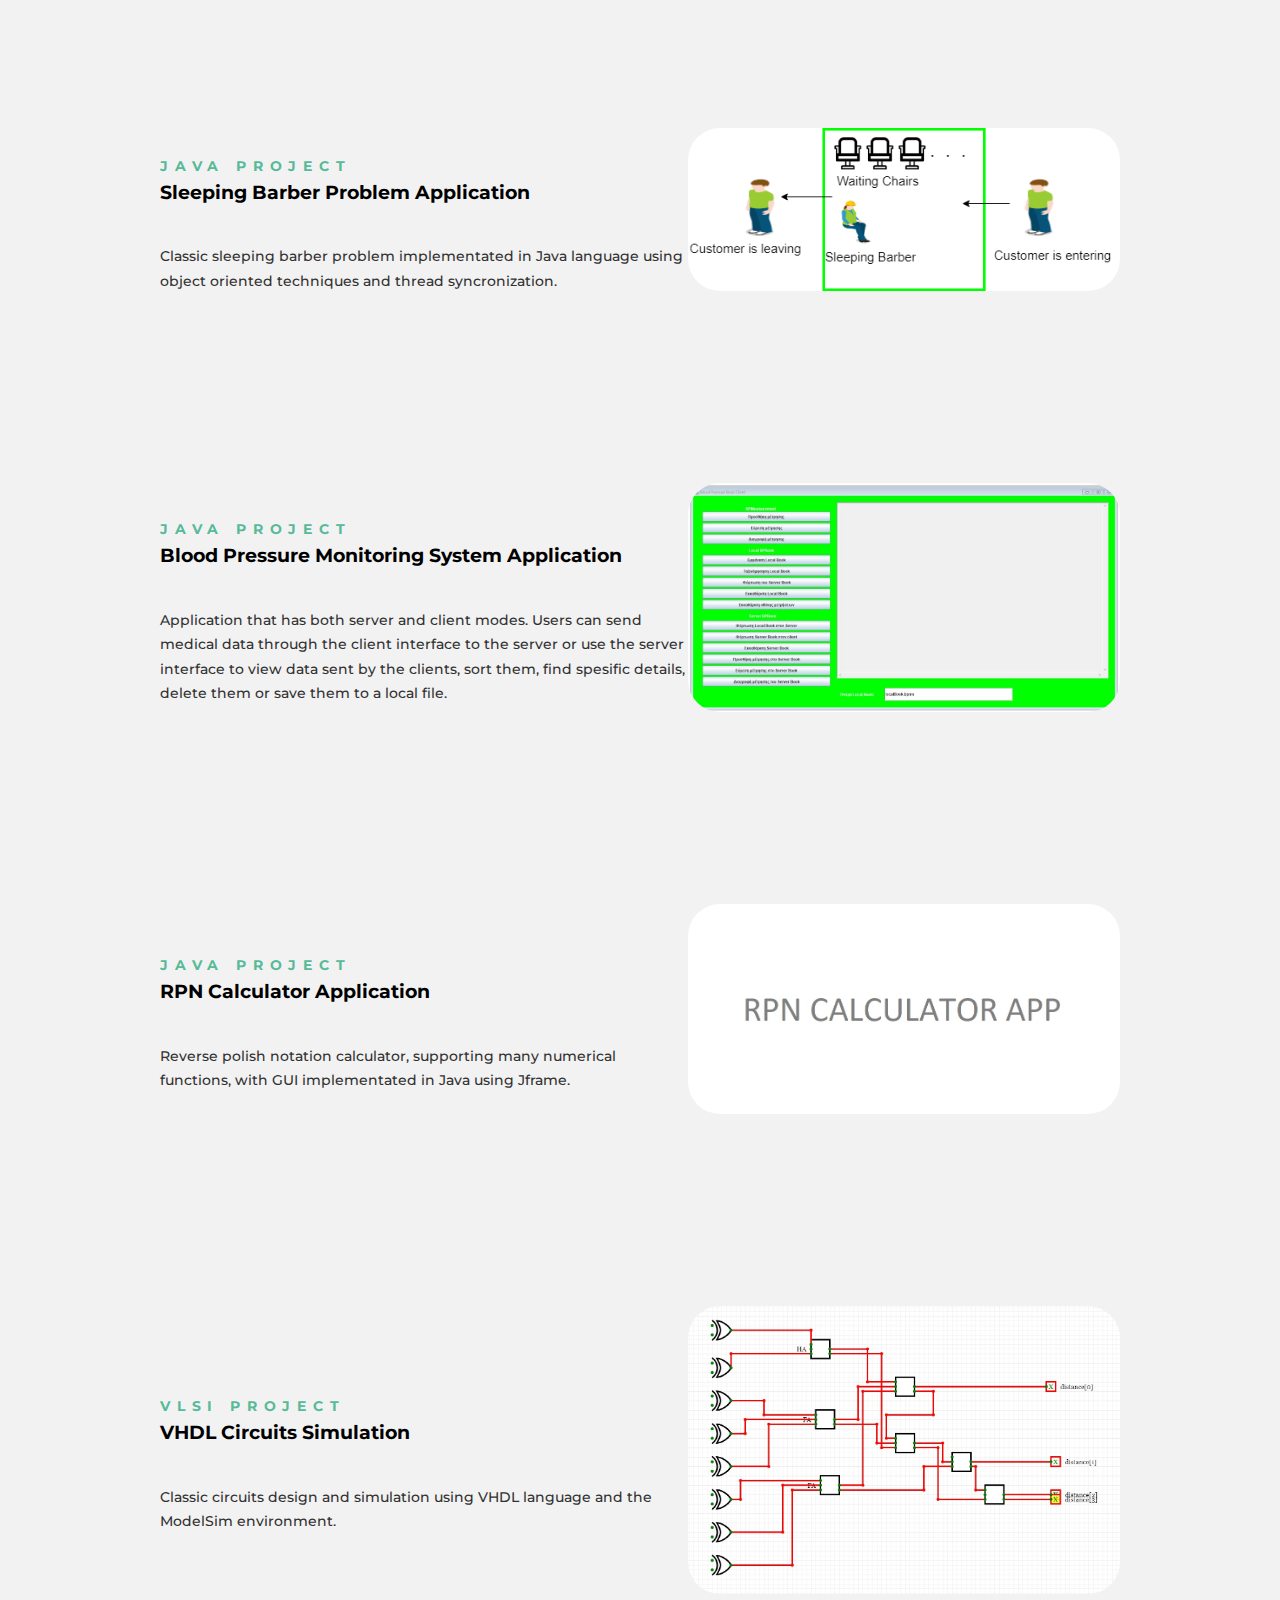
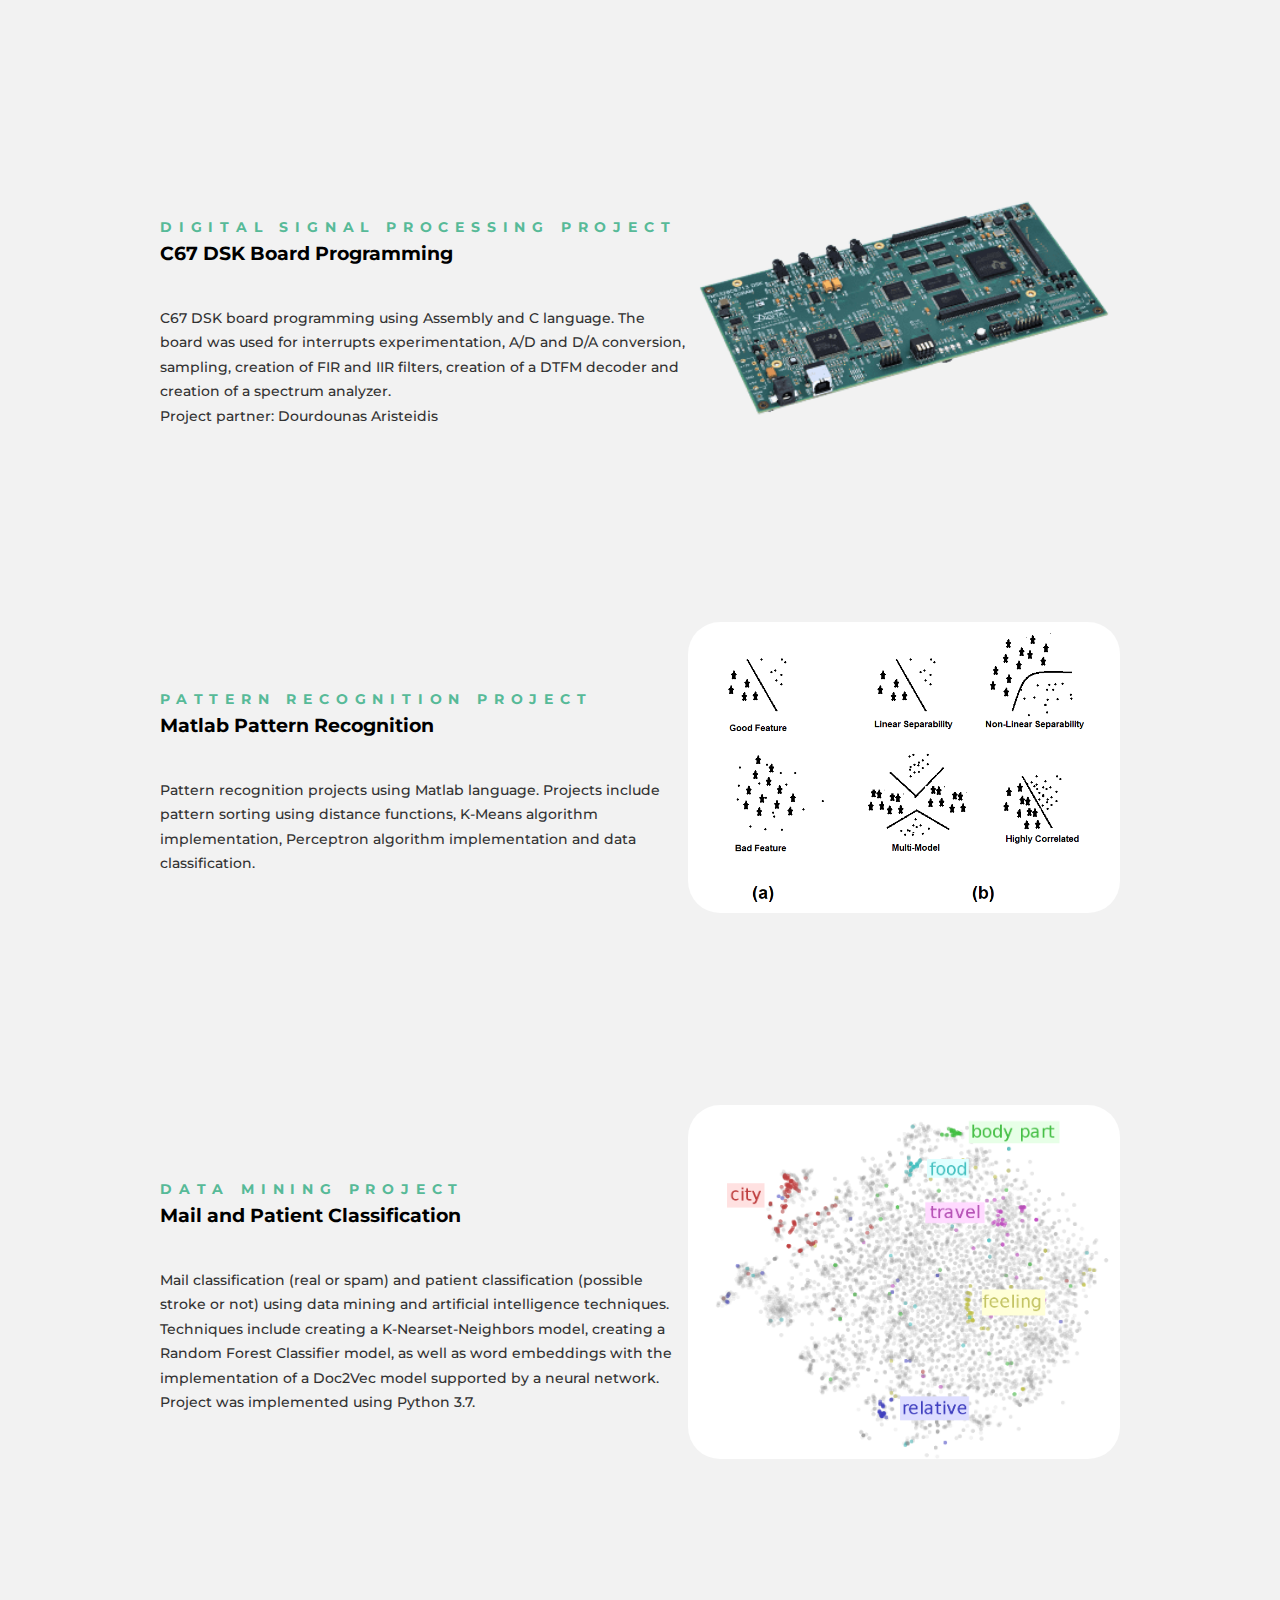
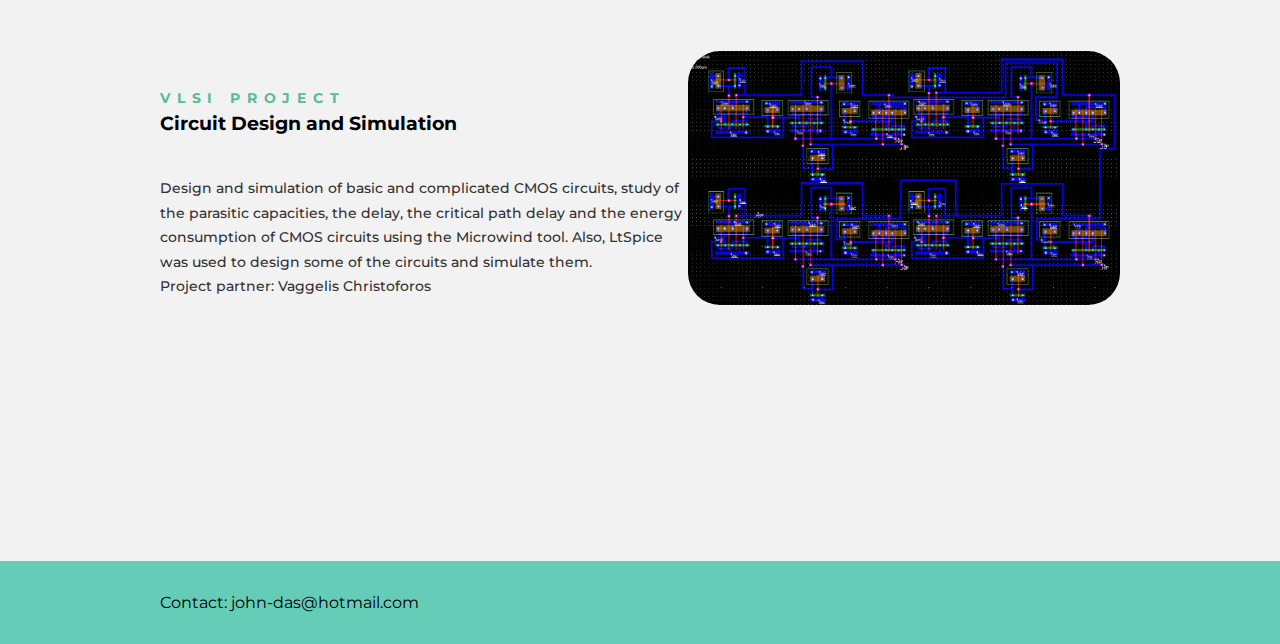
==== commit 32bd5059: "Update index.html" ====
--- a/index.html
+++ b/index.html
@@ -4,6 +4,7 @@
     <meta charset="UTF-8">
     <meta name="viewport" content="width=device-width, initial-scale=1.0">
     <title>Ioannis Dasoulas</title>
+    <link rel="icon" type="image/x-icon" href="https://img.icons8.com/external-becris-flat-becris/64/000000/external-neural-data-science-becris-flat-becris.png">
     <link rel="stylesheet" href="css/main.css">
 </head>
 <body>
@@ -74,7 +75,7 @@
                 <div class="inner">
                     <p class="subtitle">Machine learning project</p>
 
-                    <a href="https://github.com/TheRazorace/Python-Chess-Engine" target="_blank"><p class="featured-title">Chess engine development</p></a>
+                    <a href="https://github.com/TheRazorace/Python-Chess-Engine" target="_blank"><p class="featured-title">Chess Engine Development</p></a>
                     <p class="featured-desc">Three chess engines (Python Machine Learning Chess Engine) based
                         on machine learning, and more specifically on reinforcement and supervised learning. The chess engines were 
                         developed using Python programming language. In total, three different game models 
@@ -93,7 +94,7 @@
                 <div class="inner">
                     <p class="subtitle">Web development project</p>
 
-                    <a href="https://github.com/TheRazorace/Python-Chess-Engine" target="_blank"><p class="featured-title">Chess playing website</p></a>
+                    <a href="https://github.com/TheRazorace/Python-Chess-Engine" target="_blank"><p class="featured-title">Chess Playing Website</p></a>
                     <p class="featured-desc">Online application that allows the user to play against the chess engines
                          mentioned on the above project, but also to watch them play against each other. The website was
                          created using, Python (Flask API), HTML5, CSS and Javascript.</p>
@@ -169,7 +170,7 @@
                 <div class="inner">
                     <p class="subtitle">Parallel programming project</p>
 
-                    <a href="https://github.com/TheRazorace/C-Projects/tree/master/Parallel%20programming" target="_blank"><p class="featured-title">OpenMP Utilization in classic algorithms</p></a>
+                    <a href="https://github.com/TheRazorace/C-Projects/tree/master/Parallel%20programming" target="_blank"><p class="featured-title">OpenMP Utilization in Classic Algorithms</p></a>
                     <p class="featured-desc">Four projects about the utilization of OpenMP library in parallel programming. The library is used to 
                         accelerate the runtime of the classic K-Means algorithm, the travelling salesperson problem and the error-backpropagation
                          computation in neural networks. All algorithms are written in C language.</p>
@@ -222,7 +223,7 @@
                     <p class="subtitle">VLSI project</p>
 
                     <a href="https://github.com/TheRazorace/VLSI-II-" target="_blank"><p class="featured-title">VHDL Circuits Simulation</p></a>
-                    <p class="featured-desc">Classic circuits simulation and experimentaition using VHDL language and the ModelSim environment.</p>
+                    <p class="featured-desc">Classic circuits design and simulation using VHDL language and the ModelSim environment.</p>
                 </div>
             </div>
             <a href="https://github.com/TheRazorace/VLSI-II-" target="_blank"><img src="images/project11.jpg" alt="Project 11"></a>
@@ -248,7 +249,7 @@
                 <div class="inner">
                     <p class="subtitle">Pattern Recognition project</p>
 
-                    <a href="https://github.com/TheRazorace/Matlab-Projects/upload/main/Pattern%20Recognition" target="_blank"><p class="featured-title">Matlab pattern recognition</p></a>
+                    <a href="https://github.com/TheRazorace/Matlab-Projects/upload/main/Pattern%20Recognition" target="_blank"><p class="featured-title">Matlab Pattern Recognition</p></a>
                     <p class="featured-desc">Pattern recognition projects using Matlab language. Projects include pattern sorting using distance functions,
                          K-Means algorithm implementation, Perceptron algorithm implementation and data classification.</p>
                 </div>
@@ -332,7 +333,7 @@
             },
             y: 50,
             opacity: 0,
-            duration: 2.8,
+            duration: 1.8,
             stagger: .6
         })
 
@@ -346,7 +347,11 @@
             duration: 0.7,
             stagger: .6
         });
+
+        window.onbeforeunload = function () {
+             window.scrollTo(0, 0);
+        }
     </script>
 
 </body>
-</html>+</html>
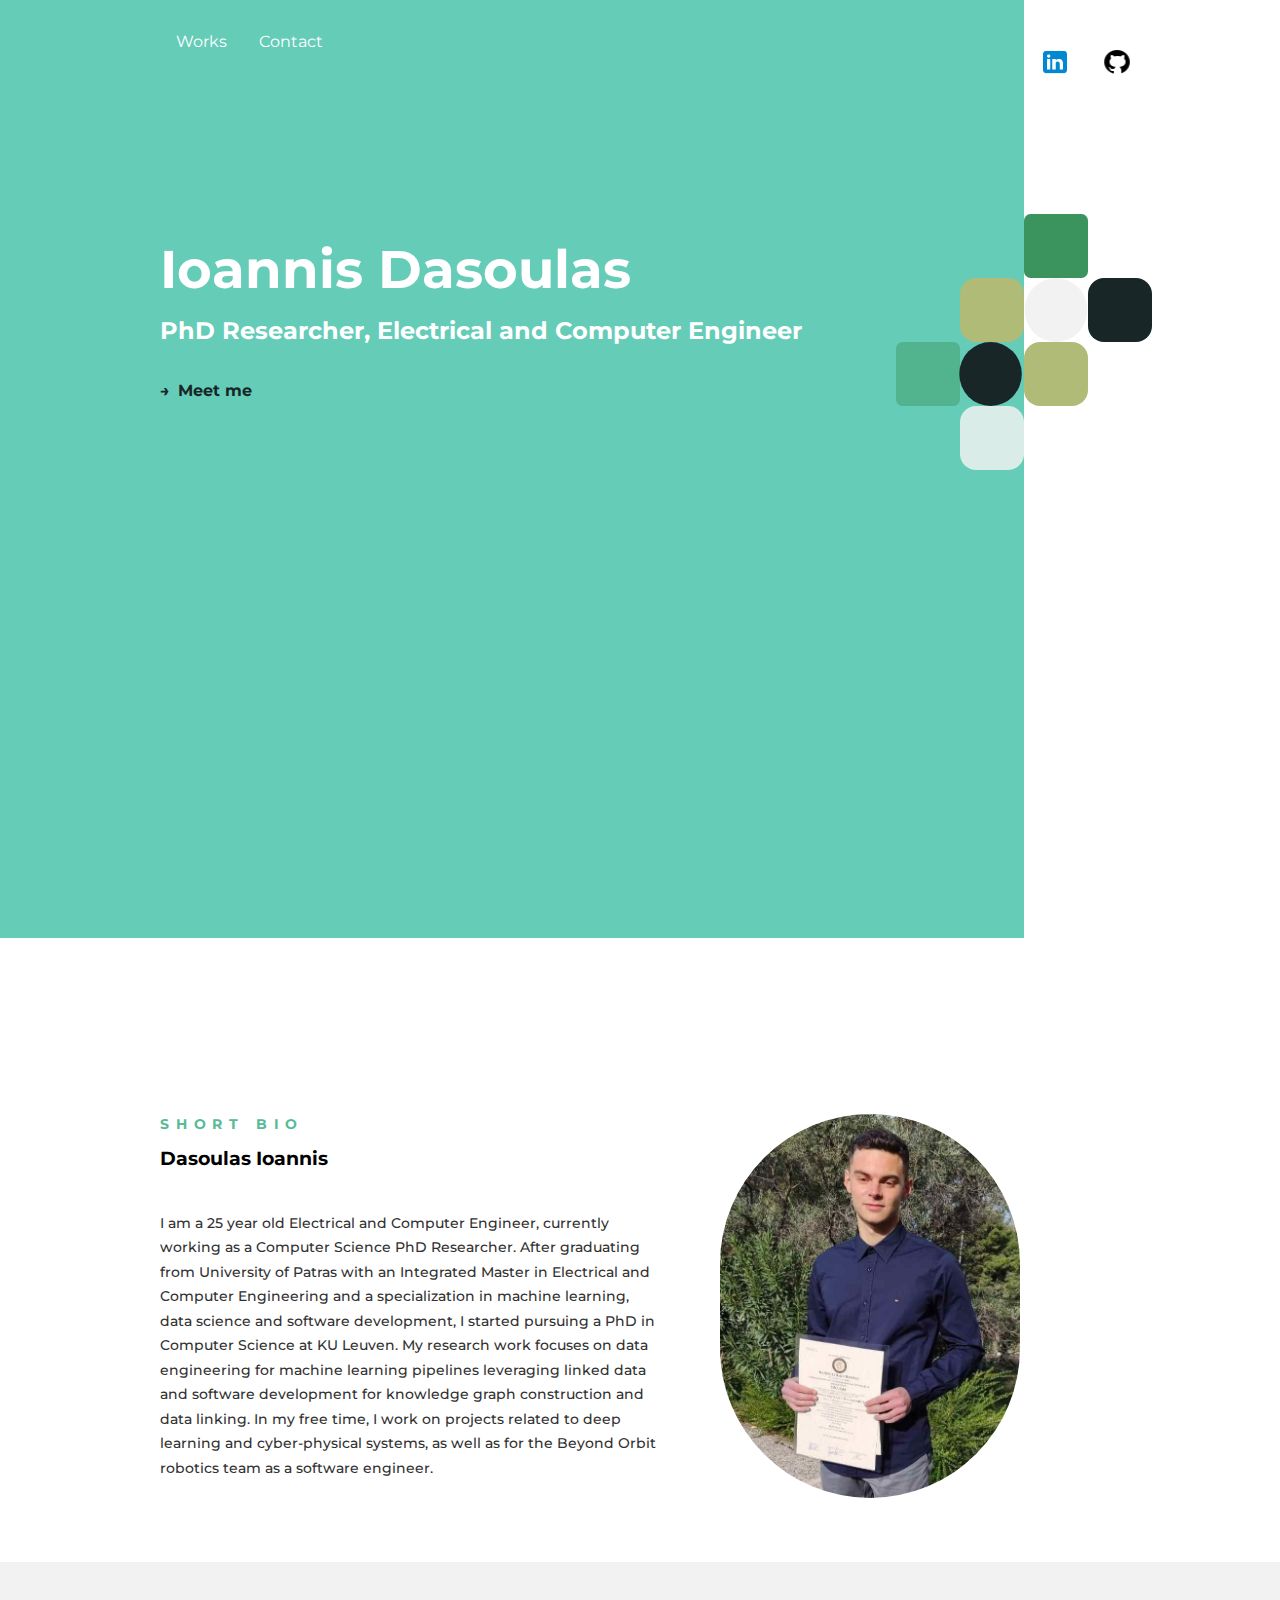
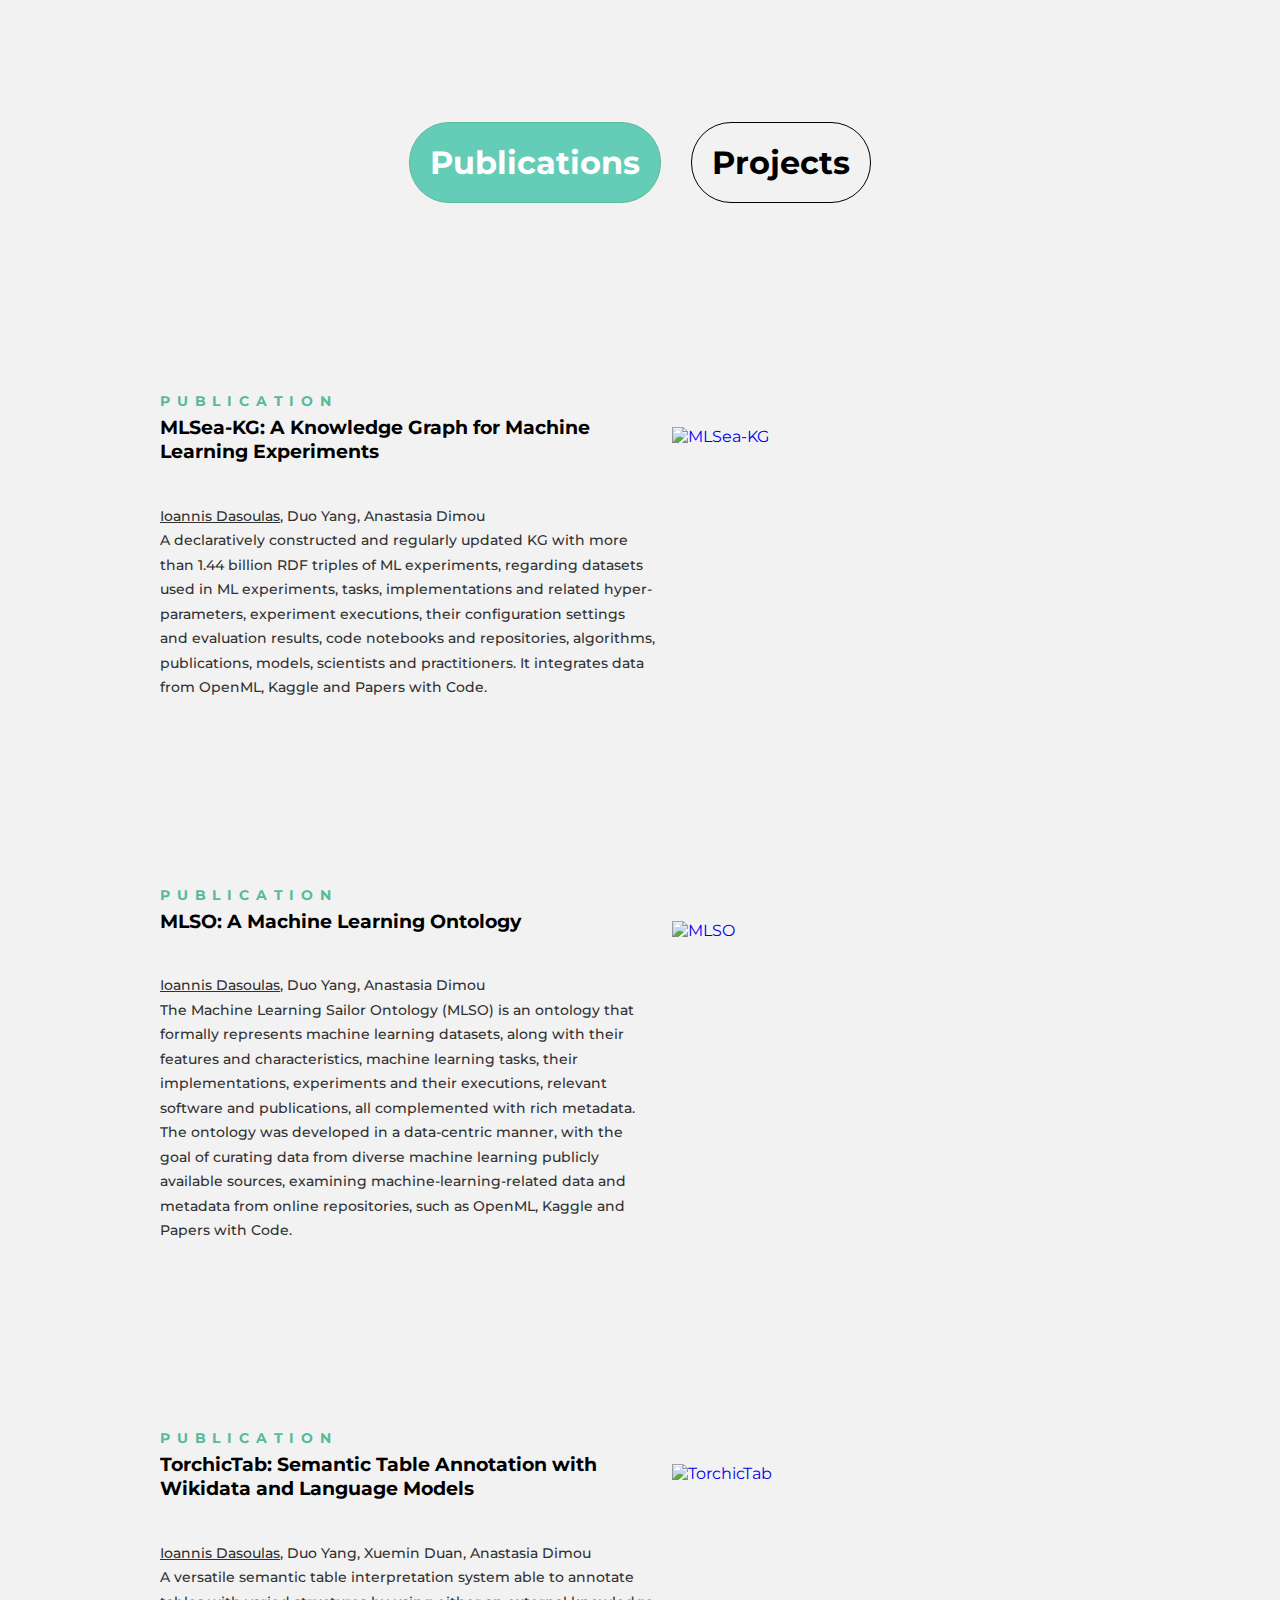
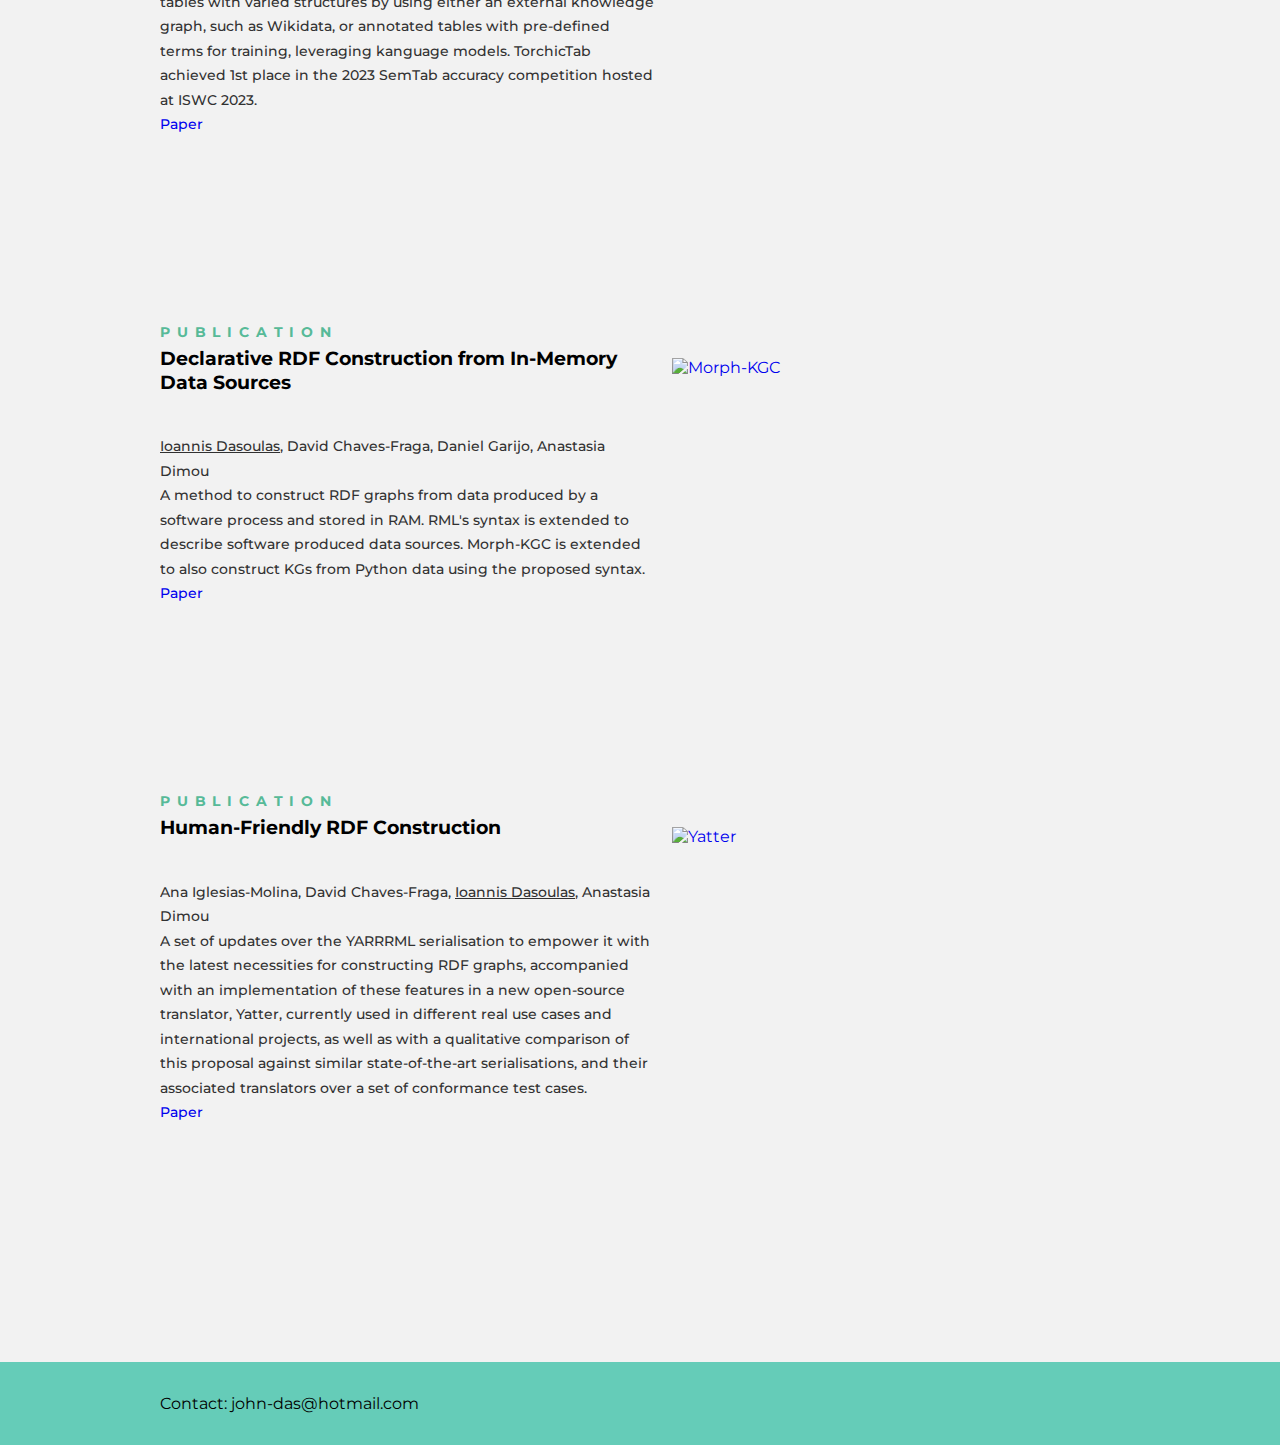
==== commit ebfa4def: "add work categories" ====
--- a/index.html
+++ b/index.html
@@ -11,11 +11,11 @@
 
     <div class="nav-container">
         <header>
-            <a href="index.html" class="logo">Ioannis Dasoulas</a>
+            <!-- <a href="index.html" class="logo">Ioannis Dasoulas</a> -->
 
             <nav> 
                 <ul>
-                    <li><a href="#prtfl"> Projects</a></li>
+                    <li><a href="#prtfl"> Works</a></li>
                     <li><a href="#cntct"> Contact</a></li>
                 </ul>
             </nav>
@@ -31,7 +31,8 @@
 
     <div class="hero">
         <div class="content">
-            <h1>Electrical engineering and programming projects</h1>
+            <h1>Ioannis Dasoulas</h1>
+            <h2>PhD Researcher, Electrical and Computer Engineer</h2>
             <div class="meet">
                 <span>&rarr;</span>
                 <p><a href="#bio" style="color: #182628;">Meet me</a></p>
@@ -56,27 +57,131 @@
             <div class="inner transition2">
                 <p class="subtitle">Short Bio</p>
                 <a href="#" class="featured-title">Dasoulas Ioannis</a>
-                <p class="featured-desc">Electrical and Computer Engineer, 23 years old
-                <br> Integrated Master (MEng) of Electrical and Computer Engineering (Sep 2016- Sep 2021), University of Patras
-                <br> Currently performing mandatory military service (Sep 2021 - now) </p>
-                
-                
+                <p class="featured-desc">I am a 25 year old Electrical and Computer Engineer,
+                    currently working as a Computer Science PhD Researcher.
+                    After graduating from University of Patras with an Integrated Master
+                    in Electrical and Computer Engineering and a specialization in machine
+                    learning, data science and software development, I started pursuing a
+                    PhD in Computer Science at KU Leuven. My research work focuses on data
+                    engineering for machine learning pipelines leveraging linked data and
+                    software development for knowledge graph construction and data linking.
+                    In my free time, I work on projects related to deep learning and cyber-physical
+                    systems, as well as for the Beyond Orbit robotics team as a software engineer.  </p>     
             </div>
         </div>
 
         <img class="right transition2" src="images/das5.jpg" alt="Featured Project">
 
+    </section>
+
+    <section class="category-div" id="prtfl">
+        <div class="category-container">
+            <h1 role="button" onclick="publicationsClick()" class="category is-active" id="pubButton">Publications</h1>
+            <h1 role="button" onclick="projectsClick()" class="category" id="proButton">Projects</h1>
+        </div>
     </section>
     
-    <section class="portfolio" id="prtfl">
-
-        <div class="portfolio-container transition3">
-            <div class="portfolio-left">
-                <div class="inner">
-                    <p class="subtitle">Machine learning project</p>
-
-                    <a href="https://github.com/TheRazorace/Python-Chess-Engine" target="_blank"><p class="featured-title">Chess Engine Development</p></a>
-                    <p class="featured-desc">Three chess engines (Python Machine Learning Chess Engine) based
+    <section class="portfolio" >
+
+        <div class="portfolio-container transition3 pubDiv">
+            <div class="portfolio-left">
+                <div class="inner">
+                    <p class="subtitle">Publication</p>
+
+                    <a href="https://github.com/dtai-kg/MLSea-Discover" target="_blank"><p class="featured-title">MLSea-KG:
+                         A Knowledge Graph for Machine Learning Experiments</p></a>
+                    <p class="featured-desc"> <u>Ioannis Dasoulas</u>, Duo Yang, Anastasia Dimou <br>
+                        A declaratively constructed and regularly updated KG with more than 1.44 billion RDF
+                        triples of ML experiments, regarding datasets used in ML experiments, tasks, implementations and related
+                        hyper-parameters, experiment executions, their configuration settings and evaluation results, code
+                        notebooks and repositories, algorithms, publications, models, scientists and practitioners. It 
+                        integrates data from OpenML, Kaggle and Papers with Code.</p>
+                </div>
+            </div>
+            <a href="https://github.com/dtai-kg/MLSea-Discover" target="_blank"><img src="images/kgc.jpg" alt="MLSea-KG"></a>
+        </div>
+
+        <div class="portfolio-container transition3 pubDiv">
+            <div class="portfolio-left">
+                <div class="inner">
+                    <p class="subtitle">Publication</p>
+
+                    <a href="https://github.com/dtai-kg/MLSO" target="_blank"><p class="featured-title">MLSO: A Machine Learning Ontology</p></a>
+                    <p class="featured-desc"> <u>Ioannis Dasoulas</u>, Duo Yang, Anastasia Dimou <br>
+                        The Machine Learning Sailor Ontology (MLSO) is an ontology that formally
+                        represents machine learning datasets, along with their features and characteristics, machine
+                        learning tasks, their implementations, experiments and their executions, relevant software
+                        and publications, all complemented with rich metadata. The ontology was developed in a
+                        data-centric manner, with the goal of curating data from diverse machine learning publicly
+                        available sources, examining machine-learning-related data and metadata from online repositories,
+                        such as OpenML, Kaggle and Papers with Code.</p>
+                </div>
+            </div>
+            <a href="https://github.com/dtai-kg/MLSO" target="_blank"><img src="images/UML2.jpg" alt="MLSO"></a>
+        </div>
+
+        <div class="portfolio-container transition3 pubDiv">
+            <div class="portfolio-left">
+                <div class="inner">
+                    <p class="subtitle">Publication</p>
+
+                    <a href="https://ceur-ws.org/Vol-3557/paper2.pdf" target="_blank"><p class="featured-title">TorchicTab: 
+                        Semantic Table Annotation with Wikidata and Language Models </p></a>
+                    <p class="featured-desc"> <u>Ioannis Dasoulas</u>, Duo Yang, Xuemin Duan, Anastasia Dimou <br>
+                        A versatile semantic table interpretation system able to annotate tables with varied structures
+                        by using either an external knowledge graph, such as Wikidata, or annotated tables with pre-defined 
+                        terms for training, leveraging kanguage models. TorchicTab achieved 1st place in the 2023 
+                        SemTab accuracy competition hosted at ISWC 2023. <br> 
+                        <a href="https://ceur-ws.org/Vol-3557/paper2.pdf" target="_blank">Paper</a> </p>
+                </div>
+            </div>
+            <a href="https://ceur-ws.org/Vol-3557/paper2.pdf" target="_blank"><img src="images/semtab.png" alt="TorchicTab"></a>
+        </div>
+
+        <div class="portfolio-container transition3 pubDiv">
+            <div class="portfolio-left">
+                <div class="inner">
+                    <p class="subtitle">Publication</p>
+
+                    <a href="https://github.com/morph-kgc/morph-kgc" target="_blank"><p class="featured-title">Declarative RDF Construction 
+                        from In-Memory Data Sources </p></a>
+                    <p class="featured-desc"> <u>Ioannis Dasoulas</u>, David Chaves-Fraga, Daniel Garijo, Anastasia Dimou <br>
+                        A method to construct RDF graphs from data produced by a software process and stored in RAM.
+                        RML's syntax is extended to describe software produced data sources. Morph-KGC is extended 
+                        to also construct KGs from Python data using the proposed syntax. <br> 
+                        <a href="https://ceur-ws.org/Vol-3471/paper7.pdf" target="_blank">Paper</a> </p>
+                </div>
+            </div>
+            <a href="https://github.com/morph-kgc/morph-kgc" target="_blank"><img src="images/morph.png" alt="Morph-KGC"></a>
+        </div>
+
+        <div class="portfolio-container transition3 pubDiv">
+            <div class="portfolio-left">
+                <div class="inner">
+                    <p class="subtitle">Publication</p>
+
+                    <a href="https://github.com/oeg-upm/yatter" target="_blank"><p class="featured-title">Human-Friendly RDF Construction </p></a>
+                    <p class="featured-desc"> Ana Iglesias-Molina, David Chaves-Fraga, <u>Ioannis Dasoulas</u>, Anastasia Dimou <br>
+                        A set of updates over the YARRRML serialisation to empower it with the latest necessities for constructing RDF graphs, 
+                        accompanied with an implementation of these features in a new open-source translator, Yatter, currently used in different
+                        real use cases and international projects, as well as with a qualitative comparison of this proposal against similar state-of-the-art
+                        serialisations, and their associated translators over a set of conformance test cases. <br> 
+                        <a href="https://davidchavesfraga.com/outcomes/papers/2023/iglesias2023yatter.pdf" target="_blank">Paper</a> </p>
+                </div>
+            </div>
+            <a href="https://github.com/oeg-upm/yatter" target="_blank"><img src="images/rmlio.png" alt="Yatter"></a>
+        </div>
+
+        <div class="portfolio-container transition3 proDiv">
+            <div class="portfolio-left">
+                <div class="inner">
+                    <p class="subtitle">Machine learning project (Diploma Thesis)</p>
+
+                    <a href="https://github.com/TheRazorace/Python-Chess-Engine" target="_blank"><p class="featured-title">Chess Engine Development
+                        using Deep Learning Techniques
+                    </p></a>
+                    <p class="featured-desc"> <u>Ioannis Dasoulas</u> <br>
+                        Three chess engines (Python Machine Learning Chess Engine) based
                         on machine learning, and more specifically on reinforcement and supervised learning. The chess engines were 
                         developed using Python programming language. In total, three different game models 
                         were created, a model that was trained by playing games against itself, a model that 
@@ -89,13 +194,14 @@
             <a href="https://github.com/TheRazorace/Python-Chess-Engine" target="_blank"><img src="images/project1.jpg" alt="Project 1"></a>
         </div>
 
-        <div class="portfolio-container transition3">
-            <div class="portfolio-left">
-                <div class="inner">
-                    <p class="subtitle">Web development project</p>
+        <div class="portfolio-container transition3 proDiv">
+            <div class="portfolio-left">
+                <div class="inner">
+                    <p class="subtitle">Web development project (Diploma Thesis Side Project)</p>
 
                     <a href="https://github.com/TheRazorace/Python-Chess-Engine" target="_blank"><p class="featured-title">Chess Playing Website</p></a>
-                    <p class="featured-desc">Online application that allows the user to play against the chess engines
+                    <p class="featured-desc"><u>Ioannis Dasoulas</u> <br>
+                        Online application that allows the user to play against the chess engines
                          mentioned on the above project, but also to watch them play against each other. The website was
                          created using, Python (Flask API), HTML5, CSS and Javascript.</p>
                 </div>
@@ -103,75 +209,96 @@
             <a href="https://github.com/TheRazorace/Python-Chess-Engine" target="_blank"><img src="images/project2.jpg" alt="Project 2"></a>
         </div>
 
-        <div class="portfolio-container transition3">
-            <div class="portfolio-left">
-                <div class="inner">
-                    <p class="subtitle">Database presentation application</p>
+        <div class="portfolio-container transition3 proDiv">
+            <div class="portfolio-left">
+                <div class="inner">
+                    <p class="subtitle">Database Application</p>
 
                     <a href="https://github.com/TheRazorace/DB_Project" target="_blank"><p class="featured-title">Energy Distribution System Application</p></a>
-                    <p class="featured-desc">Creation of an app about an energy distribution system. The app
+                    <p class="featured-desc"> <u>Ioannis Dasoulas</u>, Aristeidis Dourdounas  <br>
+                        Creation of an app about an energy distribution system. The app
                          is meant to be used by a company that manages the distribution of electrical energy.
                           The app provides a general picture of the distribution network, providing information about citizens'
                            energy consumption and the energy produced by indepedent units of renewable energy.
-                           The project is written in Python and SQL. <br> Project partner: Dourdounas Aristeidis </p>
-                </div>
-            </div>
-            <a href="https://github.com/TheRazorace/DB_Project" target="_blank"><img src="images/project3.JPG" alt="Project 3"></a>
-        </div>
-
-        <div class="portfolio-container transition3">
+                           The project is written in Python and SQL. 
+                </div>
+            </div>
+            <a href="https://github.com/TheRazorace/DB_Project" target="_blank"><img src="images/power-distribution.jpg" alt="Project 3"></a>
+        </div>
+
+        <div class="portfolio-container transition3 proDiv">
             <div class="portfolio-left">
                 <div class="inner">
                     <p class="subtitle">Web development project</p>
 
                     <a href="https://github.com/TheRazorace/Web-Development/blob/main/Smarthome%20Project.md" target="_blank"><p class="featured-title">Smart-Home Application</p></a>
-                    <p class="featured-desc">Application meant to simulate a real smart home application which enables the user to control smart
+                    <p class="featured-desc"> Christoforos Vaggelis, <u>Ioannis Dasoulas</u> <br>
+                        Application meant to simulate a real smart home application which enables the user to control smart
                          devices in his/her house and assign each device to a room of his/her house.
                          The application provides three access levels for three different classes of users, assigned by the administrator of the house.
                         Application is written in HTML5, CSS, Javascript, using Node JS and express.js for backend as well as Bootstrap for frontend.
-                        The website is uploaded on Azure websites (currently offline). <br> Project partner: Vaggelis Christoforos</p>
+                        The website is uploaded on Azure websites (currently offline). 
                 </div>
             </div>
             <a href="https://github.com/TheRazorace/Web-Development/blob/main/Smarthome%20Project.md" target="_blank"><img src="images/project4.JPG" alt="Project 4"></a>
         </div>
 
-        <div class="portfolio-container transition3">
+        <div class="portfolio-container transition3 proDiv">
+            <div class="portfolio-left">
+                <div class="inner">
+                    <p class="subtitle">Machine learning project</p>
+
+                    <a href="https://github.com/TheRazorace/Python-Projects/tree/master/Real%20Estate%20Price%20Prediction" target="_blank"><p class="featured-title">Real Estate Value Prediction Algorithms</p></a>
+                    <p class="featured-desc"> <u>Ioannis Dasoulas</u> <br>
+                        Python project using 9 house characteristics such as location, area population and number of rooms
+                         to predict the value of houses. The prediction is accomplished using: a)
+                         Least Mean Squares Linear Regression, b) Ordinary Least Squares Regression and c) Neural Network. 
+                         </p>
+                </div>
+            </div>
+            <a href="https://github.com/TheRazorace/Python-Projects/tree/master/Real%20Estate%20Price%20Prediction" target="_blank"><img src="images/project16.JPG" alt="Project 16"></a>
+        </div>
+
+        <div class="portfolio-container transition3 proDiv">
             <div class="portfolio-left">
                 <div class="inner">
                     <p class="subtitle">Human-Computer interaction project</p>
 
                     <a href="https://github.com/TheRazorace/MyDidaskalia" target="_blank"><p class="featured-title">MyDidaskalia Application</p></a>
-                    <p class="featured-desc">Zoom optimization project. It is about designing an application named "MyDidaskalia" used for modern online
+                    <p class="featured-desc"> <u>Ioannis Dasoulas</u>, Christoforos Vaggelis <br>
+                        Zoom optimization project about designing an application named "MyDidaskalia" used for modern online
                          lessons. The first part of the project was evaluating well known applications used for this purpose. The second part was
                           choosing one of those applications (Zoom was chosen) and trying to improve it following human-computer interaction rules.
-                           <br> Project partner: Vaggelis Christoforos</p>
+ 
                 </div>
             </div>
             <a href="https://github.com/TheRazorace/MyDidaskalia" target="_blank"><img src="images/project5.JPG" alt="Project 5"></a>
         </div>
 
-        <div class="portfolio-container transition3">
+        <div class="portfolio-container transition3 proDiv">
             <div class="portfolio-left">
                 <div class="inner">
                     <p class="subtitle">Data retrieval project</p>
 
                     <a href="https://github.com/TheRazorace/Python-Projects/tree/master/Data%20Retrieval%20Project%20Code" target="_blank"><p class="featured-title">Movie Search Engine Application</p></a>
-                    <p class="featured-desc">Movie search engine based on elasticsearch. The search engine decides the order of results' presentation
+                    <p class="featured-desc"> <u>Ioannis Dasoulas</u> <br>
+                        Movie search engine based on elasticsearch. The search engine decides the order of results' presentation
                          utilizing machine learning techniques. The order of presentation depends on elasticsearh similarity metrics, user ratings,
                           average ratings and user clustering. Word embeddings were also used to predict missing ratings of certain movies for the users.
-                           The project is written in Python 3.7.</p>
+                        </p>
                 </div>
             </div>
             <a href="https://github.com/TheRazorace/Python-Projects/tree/master/Data%20Retrieval%20Project%20Code" target="_blank"><img src="images/project6.JPG" alt="Project 6"></a>
         </div>
 
-        <div class="portfolio-container transition3">
+        <div class="portfolio-container transition3 proDiv">
             <div class="portfolio-left">
                 <div class="inner">
                     <p class="subtitle">Parallel programming project</p>
 
                     <a href="https://github.com/TheRazorace/C-Projects/tree/master/Parallel%20programming" target="_blank"><p class="featured-title">OpenMP Utilization in Classic Algorithms</p></a>
-                    <p class="featured-desc">Four projects about the utilization of OpenMP library in parallel programming. The library is used to 
+                    <p class="featured-desc"> <u>Ioannis Dasoulas</u> <br>
+                        Four projects about the utilization of OpenMP library in parallel programming. The library is used to 
                         accelerate the runtime of the classic K-Means algorithm, the travelling salesperson problem and the error-backpropagation
                          computation in neural networks. All algorithms are written in C language.</p>
                 </div>
@@ -179,25 +306,27 @@
             <a href="https://github.com/TheRazorace/C-Projects/tree/master/Parallel%20programming" target="_blank"><img src="images/project7.jpg" alt="Project 7"></a>
         </div>
 
-        <div class="portfolio-container transition3">
-            <div class="portfolio-left">
-                <div class="inner">
-                    <p class="subtitle">Java project</p>
+        <div class="portfolio-container transition3 proDiv">
+            <div class="portfolio-left">
+                <div class="inner">
+                    <p class="subtitle">Java multi-thread project</p>
 
                     <a href="https://github.com/TheRazorace/Java-Projects/tree/master/Sleeping%20Barber%20Application" target="_blank"><p class="featured-title">Sleeping Barber Problem Application</p></a>
-                    <p class="featured-desc">Classic sleeping barber problem implementated in Java language using object oriented techniques and thread syncronization.</p>
+                    <p class="featured-desc"> <u>Ioannis Dasoulas</u> <br>
+                        Classic sleeping barber problem implementated in Java language using object oriented techniques and thread syncronization.</p>
                 </div>
             </div>
             <a href="https://github.com/TheRazorace/Java-Projects/tree/master/Sleeping%20Barber%20Application" target="_blank"><img src="images/project8.jpg" alt="Project 8"></a>
         </div>
 
-        <div class="portfolio-container transition3">
-            <div class="portfolio-left">
-                <div class="inner">
-                    <p class="subtitle">Java project</p>
+        <div class="portfolio-container transition3 proDiv">
+            <div class="portfolio-left">
+                <div class="inner">
+                    <p class="subtitle">Java server-client project</p>
 
                     <a href="https://github.com/TheRazorace/Java-Projects/tree/master/Blood%20Pressure%20Monitoring%20System" target="_blank"><p class="featured-title">Blood Pressure Monitoring System Application</p></a>
-                    <p class="featured-desc">Application that has both server and client modes. Users can send medical data through the client interface
+                    <p class="featured-desc"> <u>Ioannis Dasoulas</u> <br>
+                        Application that has both server and client modes. Users can send medical data through the client interface
                          to the server or use the server interface to view data sent by the clients, sort them, find spesific details, delete them or save
                           them to a local file.</p>
                 </div>
@@ -205,7 +334,7 @@
             <a href="https://github.com/TheRazorace/Java-Projects/tree/master/Blood%20Pressure%20Monitoring%20System" target="_blank"><img src="images/project9.JPG" alt="Project 9"></a>
         </div>
 
-        <div class="portfolio-container transition3">
+        <!-- <div class="portfolio-container transition3">
             <div class="portfolio-left">
                 <div class="inner">
                     <p class="subtitle">Java project</p>
@@ -215,74 +344,76 @@
                 </div>
             </div>
             <a href="https://github.com/TheRazorace/Java-Projects/tree/master/Calculator%20GUI" target="_blank"><img src="images/project10.jpg" alt="Project 10"></a>
-        </div>
-
-        <div class="portfolio-container transition3">
+        </div> -->
+
+        <div class="portfolio-container transition3 proDiv">
             <div class="portfolio-left">
                 <div class="inner">
                     <p class="subtitle">VLSI project</p>
 
                     <a href="https://github.com/TheRazorace/VLSI-II-" target="_blank"><p class="featured-title">VHDL Circuits Simulation</p></a>
-                    <p class="featured-desc">Classic circuits design and simulation using VHDL language and the ModelSim environment.</p>
+                    <p class="featured-desc"><u>Ioannis Dasoulas</u> <br>
+                        Classic circuits design and simulation using VHDL language and the ModelSim environment.</p>
                 </div>
             </div>
             <a href="https://github.com/TheRazorace/VLSI-II-" target="_blank"><img src="images/project11.jpg" alt="Project 11"></a>
         </div>
 
-        <div class="portfolio-container transition3">
+        <div class="portfolio-container transition3 proDiv">
             <div class="portfolio-left">
                 <div class="inner">
                     <p class="subtitle">Digital Signal Processing project</p>
 
                     <a href="https://github.com/TheRazorace/C-Projects/tree/master/Digital%20Signal%20Processing%20Exercises" target="_blank"><p class="featured-title">C67 DSK Board Programming</p></a>
-                    <p class="featured-desc">C67 DSK board programming using Assembly and C language. The board was used for interrupts experimentation,
+                    <p class="featured-desc"><u>Ioannis Dasoulas</u>, Aristeidis Dourdounas<br>
+                        C67 DSK board programming using Assembly and C language. The board was used for interrupts experimentation,
                          A/D and D/A conversion, sampling, creation of FIR and IIR filters, creation of a DTFM decoder and creation of a spectrum analyzer.
-                         <br>
-                        Project partner: Dourdounas Aristeidis</p>
+                         </p>
                 </div>
             </div>
             <a href="https://github.com/TheRazorace/C-Projects/tree/master/Digital%20Signal%20Processing%20Exercises" target="_blank"><img src="images/project12.jpg" alt="Project 12"></a>
         </div>
 
-        <div class="portfolio-container transition3">
+        <div class="portfolio-container transition3 proDiv">
             <div class="portfolio-left">
                 <div class="inner">
                     <p class="subtitle">Pattern Recognition project</p>
 
-                    <a href="https://github.com/TheRazorace/Matlab-Projects/upload/main/Pattern%20Recognition" target="_blank"><p class="featured-title">Matlab Pattern Recognition</p></a>
-                    <p class="featured-desc">Pattern recognition projects using Matlab language. Projects include pattern sorting using distance functions,
+                    <a href="https://github.com/TheRazorace/Matlab-Projects/tree/main/Pattern%20Recognition" target="_blank"><p class="featured-title">Classic Pattern Recognition Algorithms Implementation</p></a>
+                    <p class="featured-desc"> <u>Ioannis Dasoulas</u> <br>
+                        Pattern recognition projects using Matlab language. Projects include pattern sorting using distance functions,
                          K-Means algorithm implementation, Perceptron algorithm implementation and data classification.</p>
                 </div>
             </div>
-            <a href="https://github.com/TheRazorace/Matlab-Projects/upload/main/Pattern%20Recognition" target="_blank"><img src="images/project13.jpg" alt="Project 13"></a>
+            <a href="https://github.com/TheRazorace/Matlab-Projects/tree/main/Pattern%20Recognition" target="_blank"><img src="images/project13.jpg" alt="Project 13"></a>
         </div>
         
-        <div class="portfolio-container transition3">
+        <div class="portfolio-container transition3 proDiv">
             <div class="portfolio-left">
                 <div class="inner">
                     <p class="subtitle">Data Mining project</p>
 
                     <a href="https://github.com/TheRazorace/Python-Projects/tree/master/DM%20Project" target="_blank"><p class="featured-title">Mail and Patient Classification </p></a>
-                    <p class="featured-desc">Mail classification (real or spam) and patient classification (possible stroke or not) using data mining and
+                    <p class="featured-desc"><u>Ioannis Dasoulas</u> <br>
+                        Mail classification (real or spam) and patient classification (possible stroke or not) using data mining and
                          artificial intelligence techniques. Techniques include creating a K-Nearset-Neighbors model, creating a Random Forest Classifier
-                          model, as well as word embeddings with the implementation of a Doc2Vec model supported by a neural network. Project was implemented
-                           using Python 3.7.</p>
+                          model, as well as word embeddings with the implementation of a Doc2Vec model supported by a neural network.</p>
                 </div>
             </div>
             <a href="https://github.com/TheRazorace/Python-Projects/tree/master/DM%20Project" target="_blank"><img src="images/project14.jpg" alt="Project 14"></a>
         </div>
 
-        <div class="portfolio-container transition3">
+        <div class="portfolio-container transition3 proDiv">
             <div class="portfolio-left">
                 <div class="inner">
                     <p class="subtitle">VLSI project</p>
 
                     <a href="https://github.com/TheRazorace/VLSI-I-" target="_blank"><p class="featured-title">Circuit Design and Simulation </p></a>
-                    <p class="featured-desc">Design and simulation of basic and complicated CMOS circuits, study of the parasitic capacities, the delay,
+                    <p class="featured-desc"><u>Ioannis Dasoulas</u>, Christoforos Vaggelis <br>
+                        Design and simulation of basic and complicated CMOS circuits, study of the parasitic capacities, the delay,
                          the critical path delay and the energy consumption of CMOS circuits using the Microwind tool. Also, LtSpice was used to design
                           some of the circuits and simulate them.
-                        <br>
-                        Project partner: Vaggelis Christoforos</p>
+                    </p>
                 </div>
             </div>
             <a href="https://github.com/TheRazorace/VLSI-I-" target="_blank"><img src="images/project15.jpg" alt="Project 15"></a>
@@ -304,8 +435,9 @@
 
     <script src="https://cdnjs.cloudflare.com/ajax/libs/gsap/3.5.1/gsap.min.js" integrity="sha512-IQLehpLoVS4fNzl7IfH8Iowfm5+RiMGtHykgZJl9AWMgqx0AmJ6cRWcB+GaGVtIsnC4voMfm8f2vwtY+6oPjpQ==" crossorigin="anonymous"></script>
     <script src="https://s3-us-west-2.amazonaws.com/s.cdpn.io/16327/ScrollTrigger.min.js"></script>
-
-    <script>
+    <script src="js/index.js"></script>
+
+    <!-- <script>
         gsap.registerPlugin(ScrollTrigger);
         var tl = gsap.timeline();
 
@@ -351,7 +483,7 @@
         window.onbeforeunload = function () {
              window.scrollTo(0, 0);
         }
-    </script>
+    </script> -->
 
 </body>
 </html>
--- a/css/main.css
+++ b/css/main.css
@@ -77,7 +77,7 @@
   display: -ms-flexbox;
   display: flex;
   margin: 0 auto;
-  width: 100px;
+  width: 200px;
   font-weight: bold;
   color: #182628;
 }
@@ -129,9 +129,19 @@
   background: #F2F2F2;
 }
 
+.category-div {
+  background: #F2F2F2;
+  text-align: center;
+}
+
 .portfolio-container a img {
-  border-radius: 2em;
-  margin-bottom: 2em;
+  /*#border-radius: 1em; */
+  padding:1em;
+  margin: 2em;
+  max-width: 400px;
+  height: auto;
+  object-fit: cover;
+  
 }
 
 .social-header ul li {
@@ -140,11 +150,39 @@
 
 .portfolio-container {
   margin-bottom: 10em;
+  overflow: hidden;
+  background-color: #F2F2F2;
 }
 
 .featured img {
   border-radius: 300px;
   width: 300px;
+}
+
+.category-container {
+  display: flex;
+  justify-content: center;
+}
+
+.category {
+  margin: 0 15px; 
+  cursor: pointer;
+  padding:20px;
+  border: 1px solid black;
+  border-radius: 40px;
+}
+
+.category:hover, 
+.category.is-active {
+  /* text-decoration: underline; */
+  color: white;
+  border: 1px solid #57ba98;
+  border-radius: 40px;
+  background-color: #65ccb8;
+}
+
+.hideDiv {
+  display:none !important;
 }
 
 @media only screen and (min-width: 800px) {
@@ -161,6 +199,7 @@
     display: -ms-grid;
     display: grid;
     place-content: center;
+    margin-right: 2em;
   }
   .right {
     margin-left: 2em;
@@ -172,6 +211,7 @@
   .portfolio-container img {
     margin-left: 2em;
   }
+
 }
 
 @media only screen and (min-width: 1100px) {
@@ -232,7 +272,7 @@
   }
   .hero .content h1 {
     font-size: 3.3em;
-    line-height: 1.4em;
+    line-height: 0.4em;
   }
   .meet {
     margin: unset;
